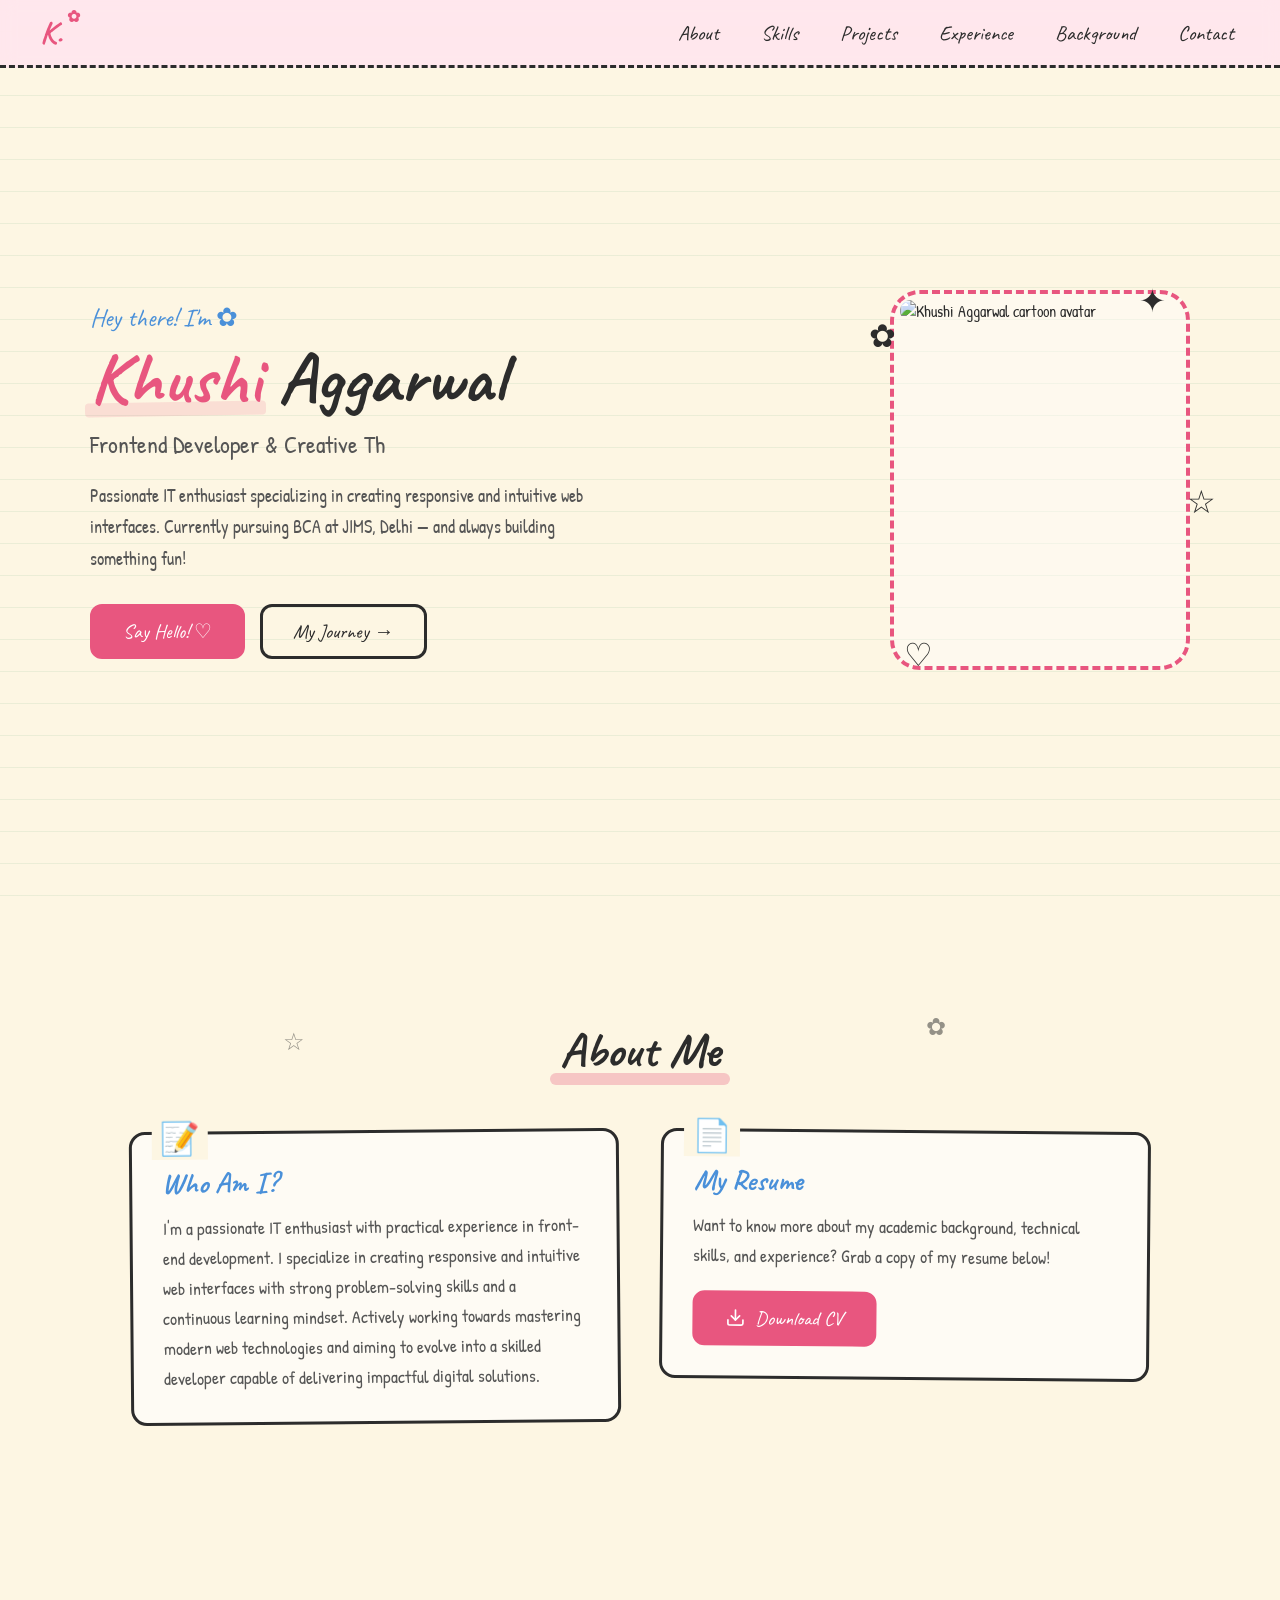
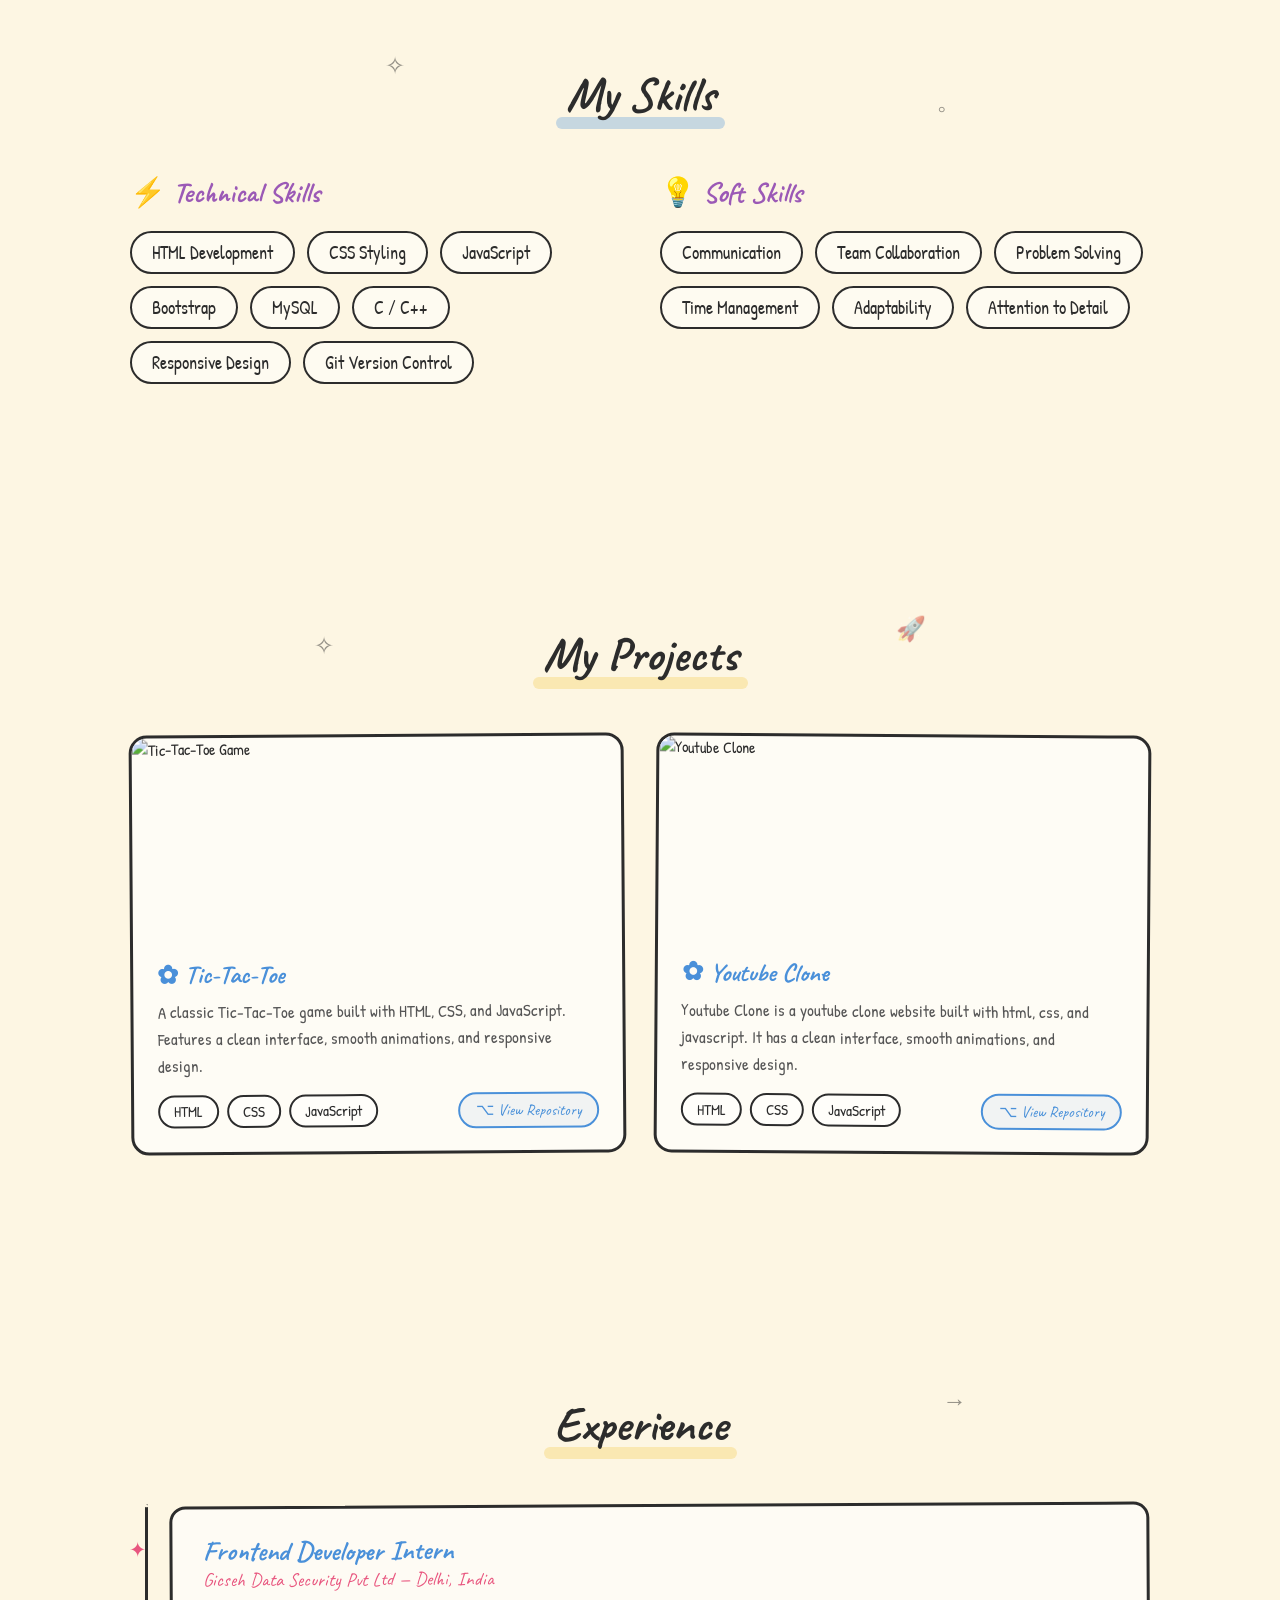
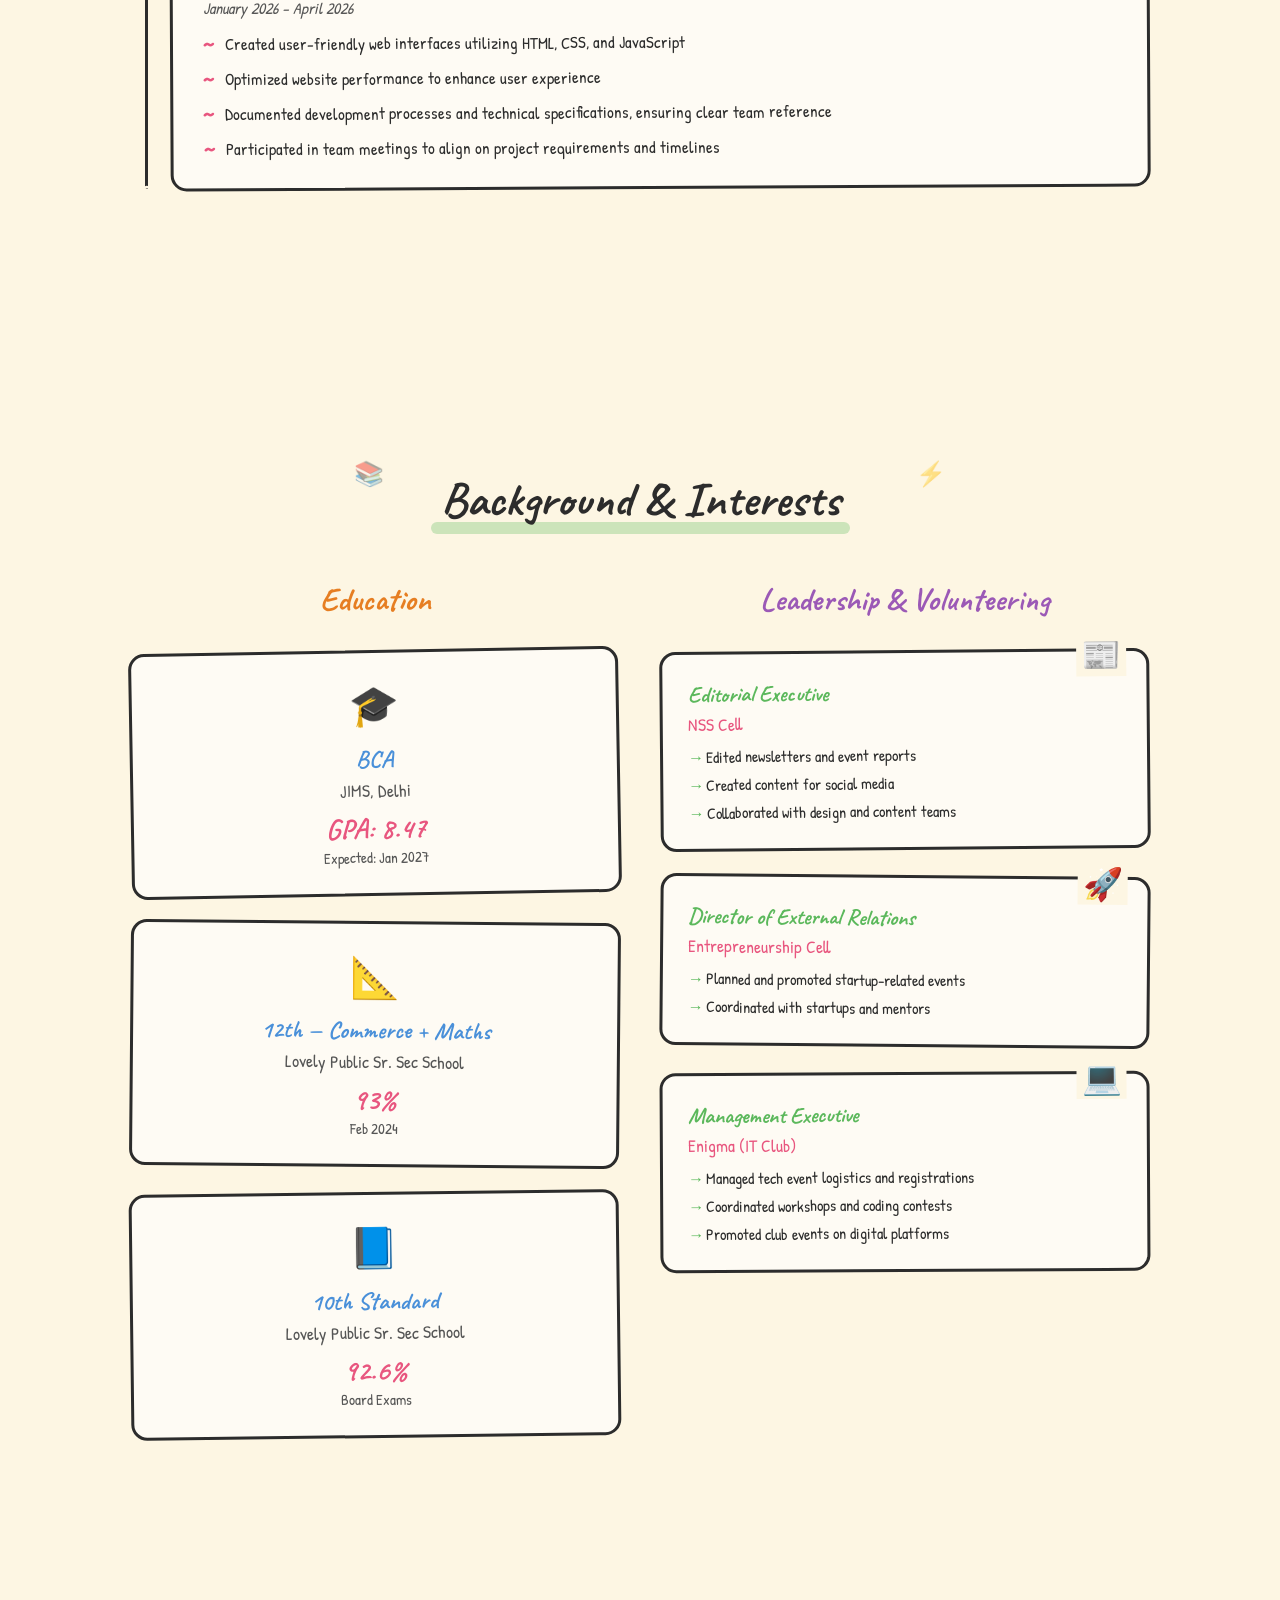
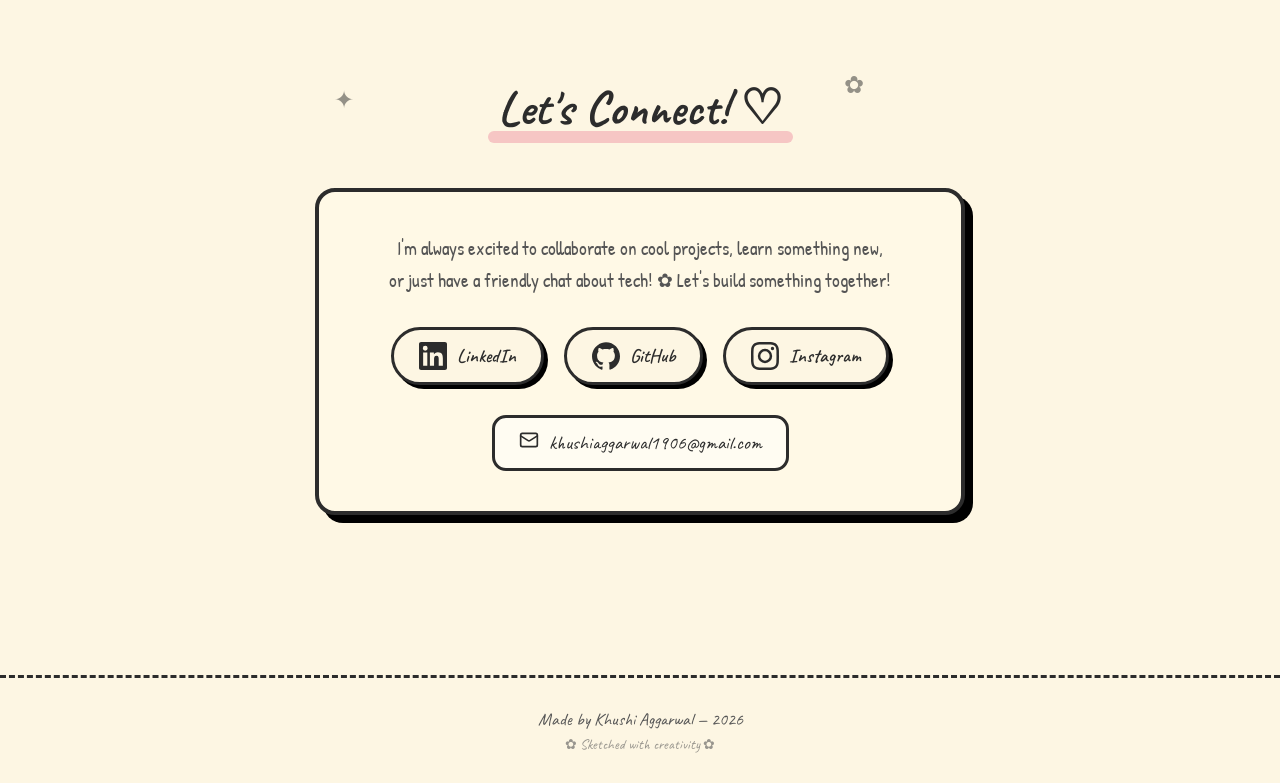
==== index.html @ f9627438 "Add files via upload" ====
<!DOCTYPE html>
<html lang="en">

<head>
  <meta charset="UTF-8" />
  <meta name="viewport" content="width=device-width, initial-scale=1.0" />
  <title>Khushi Aggarwal — Frontend Developer Portfolio</title>
  <meta name="description"
    content="Khushi Aggarwal's creative portfolio — Frontend Developer, BCA student, and passionate IT enthusiast from Delhi, India." />
  <link rel="stylesheet" href="style.css" />
  <link rel="icon"
    href="data:image/svg+xml,<svg xmlns='http://www.w3.org/2000/svg' viewBox='0 0 100 100'><text y='.9em' font-size='90'>✿</text></svg>" />
</head>

<body>

  <!-- Doodle Canvas for background animated SVG doodles -->
  <svg id="doodle-canvas"></svg>

  <!-- Main Content -->
  <div class="main-content">

    <!-- ===== NAVBAR ===== -->
    <nav class="navbar">
      <a href="#" class="nav-logo">K.</a>
      <ul class="nav-links">
        <li><a href="#about">About</a></li>
        <li><a href="#skills">Skills</a></li>
        <li><a href="#projects">Projects</a></li>
        <li><a href="#experience">Experience</a></li>
        <li><a href="#background">Background</a></li>
        <li><a href="#contact">Contact</a></li>
      </ul>
      <button class="hamburger" aria-label="Menu">
        <span></span><span></span><span></span>
      </button>
    </nav>

    <!-- ===== HERO ===== -->
    <section class="hero" id="home">
      <div class="hero-content">
        <div class="hero-text">
          <p class="hero-greeting">Hey there! I'm ✿</p>
          <h1 class="hero-name"><span class="highlight">Khushi</span> Aggarwal</h1>
          <p class="hero-title">
            <span class="typed" data-text="Frontend Developer & Creative Thinker ✦"></span>
          </p>
          <p class="hero-desc">
            Passionate IT enthusiast specializing in creating responsive and intuitive web interfaces. Currently
            pursuing BCA at JIMS, Delhi — and always building something fun!
          </p>
          <div class="hero-buttons">
            <a href="#contact" class="btn-sketch primary">Say Hello! ♡</a>
            <a href="#experience" class="btn-sketch">My Journey →</a>
          </div>
        </div>
        <div class="hero-avatar">
          <div class="avatar-frame">
            <img src="public/avatar.png" alt="Khushi Aggarwal cartoon avatar" />
            <span class="avatar-doodle">✦</span>
            <span class="avatar-doodle">♡</span>
            <span class="avatar-doodle">☆</span>
            <span class="avatar-doodle">✿</span>
          </div>
        </div>
      </div>
    </section>

    <!-- ===== ABOUT ===== -->
    <section class="section" id="about">
      <div class="section-header reveal">
        <h2 class="section-title pink">About Me</h2>
        <span class="section-doodle" style="top:-10px; right:20%;">✿</span>
        <span class="section-doodle" style="top:5px; left:15%;">☆</span>
      </div>
      <div class="about-grid reveal">
        <div class="sketch-card" data-doodle="📝">
          <h3 class="card-title">Who Am I?</h3>
          <p class="card-text">
            I'm a passionate IT enthusiast with practical experience in front-end development. I specialize in creating
            responsive and intuitive web interfaces with strong problem-solving skills and a continuous learning
            mindset. Actively working towards mastering modern web technologies and aiming to evolve into a skilled
            developer capable of delivering impactful digital solutions.
          </p>
        </div>
        <div class="sketch-card cv-card" data-doodle="📄">
          <h3 class="card-title">My Resume</h3>
          <p class="card-text">
            Want to know more about my academic background, technical skills, and experience? Grab a copy of my resume
            below!
          </p>
          <a href="public/KhushiResume.pdf" download class="btn-sketch primary"
            style="margin-top: 20px; display: inline-flex; align-items: center; gap: 10px;">
            <svg xmlns="http://www.w3.org/2000/svg" width="20" height="20" viewBox="0 0 24 24" fill="none"
              stroke="currentColor" stroke-width="2" stroke-linecap="round" stroke-linejoin="round">
              <path d="M21 15v4a2 2 0 0 1-2 2H5a2 2 0 0 1-2-2v-4"></path>
              <polyline points="7 10 12 15 17 10"></polyline>
              <line x1="12" y1="15" x2="12" y2="3"></line>
            </svg>
            Download CV
          </a>
        </div>
      </div>
    </section>

    <!-- ===== SKILLS ===== -->
    <section class="section" id="skills">
      <div class="section-header reveal">
        <h2 class="section-title blue">My Skills</h2>
        <span class="section-doodle" style="top:-15px; left:25%;">✧</span>
        <span class="section-doodle" style="bottom:0; right:20%;">◦</span>
      </div>
      <div class="skills-container reveal">
        <div class="skill-category">
          <h3>⚡ Technical Skills</h3>
          <div class="skill-tags">
            <span class="skill-tag stagger">HTML Development</span>
            <span class="skill-tag stagger">CSS Styling</span>
            <span class="skill-tag stagger">JavaScript</span>
            <span class="skill-tag stagger">Bootstrap</span>
            <span class="skill-tag stagger">MySQL</span>
            <span class="skill-tag stagger">C / C++</span>
            <span class="skill-tag stagger">Responsive Design</span>
            <span class="skill-tag stagger">Git Version Control</span>
          </div>
        </div>
        <div class="skill-category">
          <h3>💡 Soft Skills</h3>
          <div class="skill-tags">
            <span class="skill-tag stagger">Communication</span>
            <span class="skill-tag stagger">Team Collaboration</span>
            <span class="skill-tag stagger">Problem Solving</span>
            <span class="skill-tag stagger">Time Management</span>
            <span class="skill-tag stagger">Adaptability</span>
            <span class="skill-tag stagger">Attention to Detail</span>
          </div>
        </div>
      </div>
    </section>

    <!-- ===== PROJECTS ===== -->
    <section class="section" id="projects">
      <div class="section-header reveal">
        <h2 class="section-title yellow">My Projects</h2>
        <span class="section-doodle" style="top:-12px; right:22%;">🚀</span>
        <span class="section-doodle" style="top:5px; left:18%;">✧</span>
      </div>
      <div class="projects-grid reveal">

        <!-- Project 1: Tic-Tac-Toe Game -->
        <div class="project-card stagger" id="project-portfolio" data-url="https://khushi-p1.vercel.app"
          data-repo="https://github.com/KhushiAggarwal19/tic-tac-toe-game">
          <div class="project-image">
            <img src="public/proj1.png" alt="Tic-Tac-Toe Game" />
            <div class="project-overlay">
              <span class="project-view">Open Live Site ↗</span>
            </div>
          </div>
          <div class="project-info">
            <h3 class="project-title">✿ Tic-Tac-Toe</h3>
            <p class="project-desc">A classic Tic-Tac-Toe game built with HTML, CSS, and JavaScript. Features a clean
              interface, smooth animations, and responsive design.</p>
            <div class="project-footer">
              <div class="project-tags">
                <span class="project-tag">HTML</span>
                <span class="project-tag">CSS</span>
                <span class="project-tag">JavaScript</span>
              </div>
              <a href="https://github.com/KhushiAggarwal19/tic-tac-toe-game" target="_blank" rel="noopener noreferrer"
                class="project-repo-btn" onclick="event.stopPropagation()">
                ⌥ View Repository
              </a>
            </div>
          </div>
        </div>

        <!-- Project 2: Youtube Clone -->
        <div class="project-card stagger" id="project-result-system" data-url="https://khuship2-yt-clone.vercel.app/"
          data-repo="https://github.com/khushiaggarwal1906">
          <div class="project-image">
            <img src="public/proj2.png" alt="Youtube Clone" />
            <div class="project-overlay">
              <span class="project-view">Open Live Site ↗</span>
            </div>
          </div>
          <div class="project-info">
            <h3 class="project-title">✿ Youtube Clone</h3>
            <p class="project-desc">Youtube Clone is a youtube clone website built with html, css, and javascript. It
              has a clean interface, smooth animations, and responsive design.</p>
            <div class="project-footer">
              <div class="project-tags">
                <span class="project-tag">HTML</span>
                <span class="project-tag">CSS</span>
                <span class="project-tag">JavaScript</span>
              </div>
              <a href="https://github.com/KhushiAggarwal19/Youtube-clone" target="_blank" rel="noopener noreferrer"
                class="project-repo-btn" onclick="event.stopPropagation()">
                ⌥ View Repository
              </a>
            </div>
          </div>
        </div>
    </section>



    <!-- ===== EXPERIENCE ===== -->
    <section class="section" id="experience">
      <div class="section-header reveal">
        <h2 class="section-title yellow">Experience</h2>
        <span class="section-doodle" style="top:-10px; right:18%;">→</span>
      </div>
      <div class="timeline reveal">
        <div class="timeline-item stagger">
          <h3 class="timeline-role">Frontend Developer Intern</h3>
          <p class="timeline-company">Gicseh Data Security Pvt Ltd — Delhi, India</p>
          <p class="timeline-date">January 2026 – April 2026</p>
          <ul class="timeline-points">
            <li>Created user-friendly web interfaces utilizing HTML, CSS, and JavaScript</li>
            <li>Optimized website performance to enhance user experience</li>
            <li>Documented development processes and technical specifications, ensuring clear team reference</li>
            <li>Participated in team meetings to align on project requirements and timelines</li>
          </ul>
        </div>
      </div>
    </section>

    <!-- ===== BACKGROUND & INTERESTS ===== -->
    <section class="section" id="background">
      <div class="section-header reveal">
        <h2 class="section-title green">Background & Interests</h2>
        <span class="section-doodle" style="top:-12px; left:22%;">📚</span>
        <span class="section-doodle" style="top:-12px; right:20%;">⚡</span>
      </div>

      <div class="background-grid">
        <!-- Education -->
        <div class="background-group reveal">
          <h3
            style="font-family: var(--font-sketch); font-size: 2rem; color: var(--accent-orange); margin-bottom: 30px; text-align: center;">
            Education</h3>
          <div class="edu-cards">
            <div class="edu-card stagger">
              <div class="edu-icon">🎓</div>
              <h3 class="edu-degree">BCA</h3>
              <p class="edu-school">JIMS, Delhi</p>
              <p class="edu-score">GPA: 8.47</p>
              <p class="edu-year">Expected: Jan 2027</p>
            </div>
            <div class="edu-card stagger">
              <div class="edu-icon">📐</div>
              <h3 class="edu-degree">12th — Commerce + Maths</h3>
              <p class="edu-school">Lovely Public Sr. Sec School</p>
              <p class="edu-score">93%</p>
              <p class="edu-year">Feb 2024</p>
            </div>
            <div class="edu-card stagger">
              <div class="edu-icon">📘</div>
              <h3 class="edu-degree">10th Standard</h3>
              <p class="edu-school">Lovely Public Sr. Sec School</p>
              <p class="edu-score">92.6%</p>
              <p class="edu-year">Board Exams</p>
            </div>
          </div>
        </div>

        <!-- Leadership & Volunteering -->
        <div class="background-group reveal">
          <h3
            style="font-family: var(--font-sketch); font-size: 2rem; color: var(--accent-purple); margin-bottom: 30px; text-align: center;">
            Leadership & Volunteering</h3>
          <div class="volunteer-grid">
            <div class="volunteer-card stagger" data-icon="📰">
              <h3 class="volunteer-role">Editorial Executive</h3>
              <p class="volunteer-org">NSS Cell</p>
              <ul class="volunteer-tasks">
                <li>Edited newsletters and event reports</li>
                <li>Created content for social media</li>
                <li>Collaborated with design and content teams</li>
              </ul>
            </div>
            <div class="volunteer-card stagger" data-icon="🚀">
              <h3 class="volunteer-role">Director of External Relations</h3>
              <p class="volunteer-org">Entrepreneurship Cell</p>
              <ul class="volunteer-tasks">
                <li>Planned and promoted startup-related events</li>
                <li>Coordinated with startups and mentors</li>
              </ul>
            </div>
            <div class="volunteer-card stagger" data-icon="💻">
              <h3 class="volunteer-role">Management Executive</h3>
              <p class="volunteer-org">Enigma (IT Club)</p>
              <ul class="volunteer-tasks">
                <li>Managed tech event logistics and registrations</li>
                <li>Coordinated workshops and coding contests</li>
                <li>Promoted club events on digital platforms</li>
              </ul>
            </div>
          </div>
        </div>
      </div>
    </section>
    <!-- ===== CONTACT ===== -->
    <section class="section" id="contact">
      <div class="section-header reveal">
        <h2 class="section-title pink">Let's Connect! ♡</h2>
        <span class="section-doodle" style="top:-10px; right:28%;">✿</span>
        <span class="section-doodle" style="top:5px; left:20%;">✦</span>
      </div>
      <div class="contact-content reveal">
        <p class="contact-text">
          I'm always excited to collaborate on cool projects, learn something new,<br>or just have a friendly chat about
          tech! ✿ Let's build something together!
        </p>

        <!-- Social icon row -->
        <div class="social-row stagger">
          <a href="https://linkedin.com/in/khushiaggarwal19" target="_blank" rel="noopener noreferrer"
            class="social-btn linkedin" aria-label="LinkedIn">
            <svg xmlns="http://www.w3.org/2000/svg" viewBox="0 0 24 24" fill="currentColor" width="28" height="28">
              <path
                d="M20.447 20.452h-3.554v-5.569c0-1.328-.027-3.037-1.852-3.037-1.853 0-2.136 1.445-2.136 2.939v5.667H9.351V9h3.414v1.561h.046c.477-.9 1.637-1.85 3.37-1.85 3.601 0 4.267 2.37 4.267 5.455v6.286zM5.337 7.433a2.062 2.062 0 0 1-2.063-2.065 2.064 2.064 0 1 1 2.063 2.065zm1.782 13.019H3.555V9h3.564v11.452zM22.225 0H1.771C.792 0 0 .774 0 1.729v20.542C0 23.227.792 24 1.771 24h20.451C23.2 24 24 23.227 24 22.271V1.729C24 .774 23.2 0 22.222 0h.003z" />
            </svg>
            <span>LinkedIn</span>
          </a>
          <a href="https://github.com/khushiaggarwal19" target="_blank" rel="noopener noreferrer"
            class="social-btn github" aria-label="GitHub">
            <svg xmlns="http://www.w3.org/2000/svg" viewBox="0 0 24 24" fill="currentColor" width="28" height="28">
              <path
                d="M12 .297c-6.63 0-12 5.373-12 12 0 5.303 3.438 9.8 8.205 11.385.6.113.82-.258.82-.577 0-.285-.01-1.04-.015-2.04-3.338.724-4.042-1.61-4.042-1.61C4.422 18.07 3.633 17.7 3.633 17.7c-1.087-.744.084-.729.084-.729 1.205.084 1.838 1.236 1.838 1.236 1.07 1.835 2.809 1.305 3.495.998.108-.776.417-1.305.76-1.605-2.665-.3-5.466-1.332-5.466-5.93 0-1.31.465-2.38 1.235-3.22-.135-.303-.54-1.523.105-3.176 0 0 1.005-.322 3.3 1.23.96-.267 1.98-.399 3-.405 1.02.006 2.04.138 3 .405 2.28-1.552 3.285-1.23 3.285-1.23.645 1.653.24 2.873.12 3.176.765.84 1.23 1.91 1.23 3.22 0 4.61-2.805 5.625-5.475 5.92.42.36.81 1.096.81 2.22 0 1.606-.015 2.896-.015 3.286 0 .315.21.69.825.57C20.565 22.092 24 17.592 24 12.297c0-6.627-5.373-12-12-12" />
            </svg>
            <span>GitHub</span>
          </a>
          <a href="https://instagram.com/khushiaggarwal19" target="_blank" rel="noopener noreferrer"
            class="social-btn instagram" aria-label="Instagram">
            <svg xmlns="http://www.w3.org/2000/svg" viewBox="0 0 24 24" fill="currentColor" width="28" height="28">
              <path
                d="M12 2.163c3.204 0 3.584.012 4.85.07 3.252.148 4.771 1.691 4.919 4.919.058 1.265.069 1.645.069 4.849 0 3.205-.012 3.584-.069 4.849-.149 3.225-1.664 4.771-4.919 4.919-1.266.058-1.644.07-4.85.07-3.204 0-3.584-.012-4.849-.07-3.26-.149-4.771-1.699-4.919-4.92-.058-1.265-.07-1.644-.07-4.849 0-3.204.013-3.583.07-4.849.149-3.227 1.664-4.771 4.919-4.919 1.266-.057 1.645-.069 4.849-.069zM12 0C8.741 0 8.333.014 7.053.072 2.695.272.273 2.69.073 7.052.014 8.333 0 8.741 0 12c0 3.259.014 3.668.072 4.948.2 4.358 2.618 6.78 6.98 6.98C8.333 23.986 8.741 24 12 24c3.259 0 3.668-.014 4.948-.072 4.354-.2 6.782-2.618 6.979-6.98.059-1.28.073-1.689.073-4.948 0-3.259-.014-3.667-.072-4.947-.196-4.354-2.617-6.78-6.979-6.98C15.668.014 15.259 0 12 0zm0 5.838a6.162 6.162 0 1 0 0 12.324 6.162 6.162 0 0 0 0-12.324zM12 16a4 4 0 1 1 0-8 4 4 0 0 1 0 8zm6.406-11.845a1.44 1.44 0 1 0 0 2.881 1.44 1.44 0 0 0 0-2.881z" />
            </svg>
            <span>Instagram</span>
          </a>
        </div>

        <!-- Direct contact links -->
        <div class="contact-links">
          <a href="mailto:khushiaggarwal1906@gmail.com" class="contact-link stagger" id="contact-email">
            <span class="link-icon">
              <svg xmlns="http://www.w3.org/2000/svg" viewBox="0 0 24 24" fill="none" stroke="currentColor"
                stroke-width="2" stroke-linecap="round" stroke-linejoin="round" width="20" height="20">
                <rect x="2" y="4" width="20" height="16" rx="2" />
                <path d="m22 7-8.97 5.7a1.94 1.94 0 0 1-2.06 0L2 7" />
              </svg>
            </span>
            khushiaggarwal1906@gmail.com
          </a>

        </div>
      </div>
    </section>

    <!-- ===== FOOTER ===== -->
    <footer class="footer">
      <p>Made by Khushi Aggarwal — 2026</p>
      <p style="font-size:0.9rem; margin-top:5px; opacity:0.6;">✿ Sketched with creativity ✿</p>
    </footer>

  </div>

  <script src="script.js"></script>
</body>

</html>
---- style.css ----
/* ===== FONTS ===== */
@import url('https://fonts.googleapis.com/css2?family=Caveat:wght@400;500;600;700&family=Patrick+Hand&family=Inter:wght@300;400;500;600&display=swap');

/* ===== CSS VARIABLES ===== */
:root {
  --paper: #fdf6e3;
  --paper-lines: #c8dbbe;
  --ink: #2c2c2c;
  --ink-light: #555;
  --accent-pink: #e8567f;
  --accent-blue: #4a90d9;
  --accent-yellow: #f5c842;
  --accent-green: #5cb85c;
  --accent-purple: #9b59b6;
  --accent-orange: #e67e22;
  --sketch-border: 2px solid var(--ink);
  --font-sketch: 'Caveat', cursive;
  --font-hand: 'Patrick Hand', cursive;
  --font-clean: 'Inter', sans-serif;
}

/* ===== RESET ===== */
*, *::before, *::after { margin: 0; padding: 0; box-sizing: border-box; }
html { scroll-behavior: smooth; }

body {
  font-family: var(--font-hand);
  background-color: var(--paper);
  color: var(--ink);
  overflow-x: hidden;
  position: relative;
  cursor: url("public/cursor.png?v=3"), auto;
}

::selection {
  background: var(--accent-pink);
  color: white;
}

/* ===== NOTEBOOK BACKGROUND ===== */
body::before {
  content: '';
  position: fixed;
  top: 0; left: 0; right: 0; bottom: 0;
  background-image:
    repeating-linear-gradient(transparent, transparent 31px, var(--paper-lines) 31px, var(--paper-lines) 32px);
  opacity: 0.35;
  pointer-events: none;
  z-index: 0;
}

/* ===== DOODLE CANVAS ===== */
#doodle-canvas {
  position: fixed;
  top: 0; left: 0;
  width: 100%; height: 100%;
  pointer-events: none;
  z-index: 1;
}

/* ===== MAIN CONTENT ===== */
.main-content {
  position: relative;
  z-index: 2;
}

/* ===== NAVIGATION ===== */
.navbar {
  position: fixed;
  top: 0; left: 0; right: 0;
  background: rgba(255, 230, 238, 0.9); /* Cute pastel pink */
  backdrop-filter: blur(8px);
  z-index: 100;
  padding: 12px 40px;
  display: flex;
  justify-content: space-between;
  align-items: center;
  border-bottom: 3px solid var(--ink);
  border-bottom-style: dashed;
}

.nav-logo {
  font-family: var(--font-sketch);
  font-size: 2rem;
  font-weight: 700;
  color: var(--accent-pink);
  text-decoration: none;
  position: relative;
}

.nav-logo::after {
  content: '✿';
  font-size: 1rem;
  position: absolute;
  top: -5px; right: -18px;
  animation: spin-slow 4s linear infinite;
}

.nav-links {
  display: flex;
  gap: 30px;
  list-style: none;
}

.nav-links a {
  font-family: var(--font-sketch);
  font-size: 1.3rem;
  color: var(--ink);
  text-decoration: none;
  position: relative;
  transition: all 0.3s ease;
  z-index: 1;
  padding: 2px 6px;
}

.nav-links a::after {
  content: '';
  position: absolute;
  bottom: -2px; left: -4px;
  width: 0; 
  height: calc(100% + 4px);
  background: var(--accent-yellow);
  border-radius: 4px;
  transition: width 0.3s cubic-bezier(0.25, 1, 0.5, 1);
  z-index: -1;
  opacity: 0.4;
  transform: rotate(-1deg);
}

.nav-links a:hover {
  color: var(--ink);
  transform: translateY(-2px);
}

.nav-links a:hover::after { 
  width: 100%; 
}

.hamburger {
  display: none;
  flex-direction: column;
  gap: 5px;
  cursor: pointer;
  background: none;
  border: none;
}

.hamburger span {
  width: 28px; height: 3px;
  background: var(--ink);
  border-radius: 2px;
  transition: 0.3s;
}

/* ===== HERO SECTION ===== */
.hero {
  min-height: 100vh;
  display: flex;
  align-items: center;
  justify-content: center;
  padding: 120px 40px 60px;
  position: relative;
}

.hero-content {
  display: flex;
  align-items: center;
  gap: 60px;
  max-width: 1100px;
  width: 100%;
}

.hero-text { flex: 1; }

.hero-greeting {
  font-family: var(--font-sketch);
  font-size: 1.6rem;
  color: var(--accent-blue);
  margin-bottom: 5px;
  opacity: 0;
  animation: fadeSlideUp 0.6s 0.3s forwards;
}

.hero-name {
  font-family: var(--font-sketch);
  font-size: 4.5rem;
  font-weight: 700;
  line-height: 1.1;
  margin-bottom: 10px;
  opacity: 0;
  animation: fadeSlideUp 0.6s 0.5s forwards;
}

.hero-name .highlight {
  color: var(--accent-pink);
  position: relative;
  display: inline-block;
}

.hero-name .highlight::before {
  content: '';
  position: absolute;
  bottom: 2px; left: -5px; right: -5px;
  height: 14px;
  background: rgba(232, 86, 127, 0.15);
  border-radius: 4px;
  transform: rotate(-1deg);
  z-index: -1;
}

.hero-title {
  font-family: var(--font-hand);
  font-size: 1.5rem;
  color: var(--ink-light);
  margin-bottom: 20px;
  opacity: 0;
  animation: fadeSlideUp 0.6s 0.7s forwards;
}

.hero-desc {
  font-family: var(--font-hand);
  font-size: 1.15rem;
  color: var(--ink-light);
  line-height: 1.7;
  max-width: 500px;
  margin-bottom: 30px;
  opacity: 0;
  animation: fadeSlideUp 0.6s 0.9s forwards;
}

.hero-buttons {
  display: flex;
  gap: 15px;
  opacity: 0;
  animation: fadeSlideUp 0.6s 1.1s forwards;
}

.btn-sketch {
  font-family: var(--font-sketch);
  font-size: 1.25rem;
  padding: 12px 30px;
  border: 3px solid var(--ink);
  border-radius: 12px;
  cursor: pointer;
  transition: all 0.3s;
  text-decoration: none;
  display: inline-block;
  position: relative;
  background: transparent;
  color: var(--ink);
}

.btn-sketch:hover {
  transform: translate(-3px, -3px);
  box-shadow: 5px 5px 0 var(--ink);
}

.btn-sketch.primary {
  background: var(--accent-pink);
  color: white;
  border-color: var(--accent-pink);
}

.btn-sketch.primary:hover {
  box-shadow: 5px 5px 0 #c04468;
}

/* Hero avatar */
.hero-avatar {
  position: relative;
  flex-shrink: 0;
  opacity: 0;
  animation: fadeSlideUp 0.6s 0.5s forwards;
}

.avatar-frame {
  width: 300px;
  height: 380px;
  border-radius: 30px;
  border: 4px dashed var(--accent-pink);
  padding: 6px;
  position: relative;
  animation: wobble 5s ease-in-out infinite;
  background: rgba(255,255,255,0.4);
}

.avatar-frame img {
  width: 100%;
  height: 100%;
  border-radius: 24px;
  object-fit: contain;
  object-position: center top;
}

.avatar-doodle {
  position: absolute;
  font-size: 2rem;
  animation: float 3s ease-in-out infinite;
}

.avatar-doodle:nth-child(2) { top: -15px; right: 20px; animation-delay: 0s; }
.avatar-doodle:nth-child(3) { bottom: -10px; left: 10px; animation-delay: 0.5s; }
.avatar-doodle:nth-child(4) { top: 50%; right: -30px; animation-delay: 1s; }
.avatar-doodle:nth-child(5) { top: 20px; left: -25px; animation-delay: 1.5s; }

/* ===== SECTION COMMON ===== */
.background-grid {
  display: grid;
  grid-template-columns: 1fr 1fr;
  gap: 40px;
  align-items: start;
}

.section {
  padding: 120px 40px;
  max-width: 1100px;
  margin: 0 auto;
  position: relative;
}

.section-header {
  text-align: center;
  margin-bottom: 50px;
  position: relative;
}

.section-title {
  font-family: var(--font-sketch);
  font-size: 3rem;
  font-weight: 700;
  display: inline-block;
  position: relative;
}

.section-title::after {
  content: '';
  position: absolute;
  bottom: -5px; left: -10px; right: -10px;
  height: 12px;
  border-radius: 6px;
  z-index: -1;
  opacity: 0.3;
}

.section-title.pink::after { background: var(--accent-pink); }
.section-title.blue::after { background: var(--accent-blue); }
.section-title.yellow::after { background: var(--accent-yellow); }
.section-title.green::after { background: var(--accent-green); }
.section-title.purple::after { background: var(--accent-purple); }
.section-title.orange::after { background: var(--accent-orange); }

.section-doodle {
  position: absolute;
  font-size: 1.5rem;
  opacity: 0.5;
  animation: float 4s ease-in-out infinite;
}

/* ===== ABOUT SECTION ===== */
.about-grid {
  display: grid;
  grid-template-columns: 1fr 1fr;
  gap: 40px;
  align-items: start;
}

.sketch-card {
  background: rgba(255, 255, 255, 0.6);
  border: 3px solid var(--ink);
  border-radius: 16px;
  padding: 30px;
  position: relative;
  transition: transform 0.3s, box-shadow 0.3s;
  transform: rotate(-0.5deg);
}

.sketch-card:nth-child(even) { transform: rotate(0.5deg); }
.sketch-card:hover {
  transform: rotate(0deg) translateY(-5px);
  box-shadow: 6px 6px 0 var(--ink);
}

.sketch-card::before {
  content: attr(data-doodle);
  position: absolute;
  top: -18px; left: 20px;
  font-size: 2rem;
  background: var(--paper);
  padding: 0 8px;
}

.card-title {
  font-family: var(--font-sketch);
  font-size: 1.8rem;
  font-weight: 700;
  margin-bottom: 12px;
  color: var(--accent-blue);
}

.card-text {
  font-size: 1.1rem;
  line-height: 1.7;
  color: var(--ink-light);
}

.info-list {
  list-style: none;
  display: flex;
  flex-direction: column;
  gap: 12px;
}

.info-list li {
  font-size: 1.1rem;
  display: flex;
  align-items: center;
  gap: 10px;
}

.info-list li .label {
  font-family: var(--font-sketch);
  font-weight: 600;
  font-size: 1.2rem;
  color: var(--accent-pink);
  min-width: 120px;
}

/* ===== SKILLS SECTION ===== */
.skills-container {
  display: grid;
  grid-template-columns: 1fr 1fr;
  gap: 40px;
}

.skill-category h3 {
  font-family: var(--font-sketch);
  font-size: 1.8rem;
  margin-bottom: 20px;
  color: var(--accent-purple);
}

.skill-tags {
  display: flex;
  flex-wrap: wrap;
  gap: 12px;
}

.skill-tag {
  font-family: var(--font-hand);
  font-size: 1.1rem;
  padding: 8px 20px;
  border: 2px solid var(--ink);
  border-radius: 30px;
  background: rgba(255,255,255,0.5);
  cursor: default;
  transition: all 0.3s;
  position: relative;
  overflow: hidden;
}

.skill-tag::before {
  content: '';
  position: absolute;
  top: 0; left: -100%;
  width: 100%; height: 100%;
  border-radius: 30px;
  transition: left 0.4s;
  z-index: -1;
}

.skill-tag:nth-child(1)::before { background: rgba(232,86,127,0.15); }
.skill-tag:nth-child(2)::before { background: rgba(74,144,217,0.15); }
.skill-tag:nth-child(3)::before { background: rgba(245,200,66,0.15); }
.skill-tag:nth-child(4)::before { background: rgba(92,184,92,0.15); }
.skill-tag:nth-child(5)::before { background: rgba(155,89,182,0.15); }
.skill-tag:nth-child(6)::before { background: rgba(230,126,34,0.15); }
.skill-tag:nth-child(7)::before { background: rgba(232,86,127,0.15); }
.skill-tag:nth-child(8)::before { background: rgba(74,144,217,0.15); }

.skill-tag:hover::before { left: 0; }
.skill-tag:hover {
  transform: translateY(-3px) rotate(-2deg);
  box-shadow: 3px 3px 0 var(--ink);
}

/* ===== PROJECTS SECTION ===== */
.projects-grid {
  display: grid;
  grid-template-columns: repeat(2, 1fr);
  gap: 30px;
}

.project-card {
  display: block;
  text-decoration: none;
  color: inherit;
  background: rgba(255, 255, 255, 0.65);
  border: 3px solid var(--ink);
  border-radius: 18px;
  overflow: hidden;
  transition: transform 0.3s, box-shadow 0.3s;
  transform: rotate(-0.4deg);
  position: relative;
}

.project-card:nth-child(even) { transform: rotate(0.4deg); }

.project-card:hover {
  transform: rotate(0deg) translateY(-6px);
  box-shadow: 7px 7px 0 var(--ink);
}

.project-image {
  position: relative;
  overflow: hidden;
  height: 200px;
}

.project-image img {
  width: 100%;
  height: 100%;
  object-fit: cover;
  transition: transform 0.4s ease;
}

.project-card:hover .project-image img {
  transform: scale(1.06);
}

.project-overlay {
  position: absolute;
  inset: 0;
  background: rgba(232, 86, 127, 0.82);
  display: flex;
  align-items: center;
  justify-content: center;
  opacity: 0;
  transition: opacity 0.35s ease;
}

.project-card:hover .project-overlay {
  opacity: 1;
}

.project-view {
  font-family: var(--font-sketch);
  font-size: 1.4rem;
  color: white;
  letter-spacing: 0.5px;
}

.project-info {
  padding: 20px 24px 22px;
}

.project-title {
  font-family: var(--font-sketch);
  font-size: 1.6rem;
  font-weight: 700;
  color: var(--accent-blue);
  margin-bottom: 8px;
}

.project-desc {
  font-family: var(--font-hand);
  font-size: 1.05rem;
  color: var(--ink-light);
  line-height: 1.6;
  margin-bottom: 14px;
}

.project-footer {
  display: flex;
  align-items: center;
  justify-content: space-between;
  gap: 12px;
  flex-wrap: wrap;
}

.project-tags {
  display: flex;
  flex-wrap: wrap;
  gap: 8px;
}

.project-tag {
  font-family: var(--font-hand);
  font-size: 0.95rem;
  padding: 4px 14px;
  border: 2px solid var(--ink);
  border-radius: 20px;
  background: rgba(255, 255, 255, 0.5);
  color: var(--ink);
  transition: background 0.3s;
}

.project-card:hover .project-tag {
  background: rgba(232, 86, 127, 0.1);
  border-color: var(--accent-pink);
}

.project-repo-btn {
  font-family: var(--font-sketch);
  font-size: 1rem;
  padding: 6px 16px;
  border: 2.5px solid var(--accent-blue);
  border-radius: 20px;
  background: rgba(74, 144, 217, 0.08);
  color: var(--accent-blue);
  text-decoration: none;
  white-space: nowrap;
  flex-shrink: 0;
  transition: background 0.25s, color 0.25s, transform 0.2s, box-shadow 0.2s;
  position: relative;
  z-index: 2;
}

.project-repo-btn:hover {
  background: var(--accent-blue);
  color: #fff;
  transform: translateY(-2px);
  box-shadow: 3px 3px 0 #2c6fad;
}

/* ===== EXPERIENCE SECTION ===== */

.timeline {
  position: relative;
  padding-left: 40px;
}

.timeline::before {
  content: '';
  position: absolute;
  left: 15px; top: 0; bottom: 0;
  width: 3px;
  background: var(--ink);
  border-radius: 2px;
  border-left: 3px dashed var(--ink);
  background: none;
}

.timeline-item {
  position: relative;
  margin-bottom: 40px;
  padding: 25px 30px;
  background: rgba(255,255,255,0.6);
  border: 3px solid var(--ink);
  border-radius: 16px;
  transform: rotate(-0.3deg);
  transition: all 0.3s;
}

.timeline-item:hover {
  transform: rotate(0deg) translateX(5px);
  box-shadow: 5px 5px 0 var(--ink);
}

.timeline-item::before {
  content: '✦';
  position: absolute;
  left: -44px; top: 25px;
  font-size: 1.3rem;
  color: var(--accent-pink);
}

.timeline-role {
  font-family: var(--font-sketch);
  font-size: 1.7rem;
  font-weight: 700;
  color: var(--accent-blue);
}

.timeline-company {
  font-family: var(--font-sketch);
  font-size: 1.2rem;
  color: var(--accent-pink);
  margin-bottom: 5px;
}

.timeline-date {
  font-family: var(--font-hand);
  font-size: 1rem;
  color: var(--ink-light);
  margin-bottom: 12px;
  font-style: italic;
}

.timeline-points {
  list-style: none;
  display: flex;
  flex-direction: column;
  gap: 8px;
}

.timeline-points li {
  font-size: 1.05rem;
  padding-left: 22px;
  position: relative;
  line-height: 1.6;
}

.timeline-points li::before {
  content: '~';
  position: absolute;
  left: 0;
  color: var(--accent-pink);
  font-weight: 700;
  font-size: 1.3rem;
}

/* ===== EDUCATION SECTION ===== */
.edu-cards {
  display: grid;
  grid-template-columns: 1fr;
  gap: 25px;
}

.edu-card {
  background: rgba(255,255,255,0.6);
  border: 3px solid var(--ink);
  border-radius: 16px;
  padding: 25px;
  text-align: center;
  transition: all 0.3s;
  position: relative;
}

.edu-card:nth-child(1) { transform: rotate(-1deg); }
.edu-card:nth-child(2) { transform: rotate(0.5deg); }
.edu-card:nth-child(3) { transform: rotate(-0.7deg); }

.edu-card:hover {
  transform: rotate(0deg) translateY(-8px);
  box-shadow: 6px 6px 0 var(--ink);
}

.edu-icon {
  font-size: 2.5rem;
  margin-bottom: 12px;
}

.edu-degree {
  font-family: var(--font-sketch);
  font-size: 1.5rem;
  font-weight: 700;
  color: var(--accent-blue);
  margin-bottom: 5px;
}

.edu-school {
  font-family: var(--font-hand);
  font-size: 1.1rem;
  color: var(--ink-light);
  margin-bottom: 8px;
}

.edu-score {
  font-family: var(--font-sketch);
  font-size: 1.8rem;
  font-weight: 700;
  color: var(--accent-pink);
}

.edu-year {
  font-size: 0.95rem;
  color: var(--ink-light);
}

/* ===== CERTIFICATIONS ===== */
.cert-list {
  display: flex;
  flex-direction: column;
  gap: 20px;
}

.cert-item {
  display: flex;
  align-items: flex-start;
  gap: 20px;
  padding: 20px 25px;
  background: rgba(255,255,255,0.6);
  border: 3px solid var(--ink);
  border-radius: 16px;
  transition: all 0.3s;
  transform: rotate(0.2deg);
}

.cert-item:nth-child(even) { transform: rotate(-0.3deg); }

.cert-item:hover {
  transform: rotate(0deg) translateX(5px);
  box-shadow: 5px 5px 0 var(--ink);
}

.cert-icon {
  font-size: 2rem;
  flex-shrink: 0;
}

.cert-name {
  font-family: var(--font-sketch);
  font-size: 1.4rem;
  font-weight: 600;
  color: var(--accent-purple);
}

.cert-issuer {
  font-family: var(--font-hand);
  font-size: 1rem;
  color: var(--ink-light);
}

/* ===== VOLUNTEERING ===== */
.volunteer-grid {
  display: grid;
  grid-template-columns: 1fr;
  gap: 25px;
}

.volunteer-card {
  background: rgba(255,255,255,0.6);
  border: 3px solid var(--ink);
  border-radius: 16px;
  padding: 25px;
  transition: all 0.3s;
  transform: rotate(-0.5deg);
  position: relative;
}

.volunteer-card:nth-child(2) { transform: rotate(0.5deg); }
.volunteer-card:nth-child(3) { transform: rotate(-0.3deg); }

.volunteer-card:hover {
  transform: rotate(0deg) translateY(-5px);
  box-shadow: 5px 5px 0 var(--ink);
}

.volunteer-card::before {
  content: attr(data-icon);
  position: absolute;
  top: -18px; right: 20px;
  font-size: 2rem;
  background: var(--paper);
  padding: 0 5px;
}

.volunteer-role {
  font-family: var(--font-sketch);
  font-size: 1.4rem;
  font-weight: 700;
  color: var(--accent-green);
  margin-bottom: 4px;
}

.volunteer-org {
  font-family: var(--font-hand);
  font-size: 1.1rem;
  color: var(--accent-pink);
  margin-bottom: 10px;
}

.volunteer-tasks {
  list-style: none;
  display: flex;
  flex-direction: column;
  gap: 6px;
}

.volunteer-tasks li {
  font-size: 1rem;
  padding-left: 18px;
  position: relative;
}

.volunteer-tasks li::before {
  content: '→';
  position: absolute;
  left: 0;
  color: var(--accent-green);
}

/* ===== HOBBIES ===== */
.hobbies-flex {
  display: flex;
  flex-wrap: wrap;
  gap: 20px;
  justify-content: center;
}

.hobby-bubble {
  display: flex;
  align-items: center;
  gap: 10px;
  padding: 15px 28px;
  border: 3px solid var(--ink);
  border-radius: 50px;
  background: rgba(255,255,255,0.5);
  font-family: var(--font-sketch);
  font-size: 1.25rem;
}

/* ===== SOCIAL BUTTONS ===== */
.social-row {
  display: flex;
  justify-content: center;
  gap: 20px;
  margin: 30px 0;
}

.social-btn {
  display: flex;
  align-items: center;
  gap: 10px;
  padding: 12px 25px;
  border: 3px solid var(--ink);
  border-radius: 30px;
  background: var(--paper);
  color: var(--ink);
  text-decoration: none;
  font-family: var(--font-sketch);
  font-size: 1.2rem;
  font-weight: 600;
  transition: all 0.3s ease;
  box-shadow: 4px 4px 0px rgba(0,0,0,1);
}

.social-btn:hover {
  transform: translate(-3px, -3px);
  box-shadow: 7px 7px 0px rgba(0,0,0,1);
}

.social-btn.linkedin:hover { background: #E1F0FF; border-color: #0A66C2; color: #0A66C2; }
.social-btn.github:hover { background: #EBEBEB; }
.social-btn.instagram:hover { background: #FFE1EB; border-color: #E1306C; color: #E1306C; }
  cursor: default;
  transition: all 0.3s;
}

.hobby-bubble:hover {
  transform: scale(1.08) rotate(-2deg);
  box-shadow: 4px 4px 0 var(--ink);
}

.hobby-bubble:nth-child(1) { border-color: var(--accent-pink); }
.hobby-bubble:nth-child(2) { border-color: var(--accent-blue); }
.hobby-bubble:nth-child(3) { border-color: var(--accent-yellow); }
.hobby-bubble:nth-child(4) { border-color: var(--accent-green); }

.hobby-icon { font-size: 1.5rem; }

/* ===== CONTACT SECTION ===== */
.contact-content {
  text-align: center;
  max-width: 650px;
  margin: 0 auto;
  background: #fff9e6; /* Cute soft yellow */
  border: 4px solid var(--ink);
  border-radius: 20px;
  padding: 40px;
  box-shadow: 8px 8px 0px rgba(0,0,0,1);
  transform: rotate(-1deg);
  transition: all 0.3s ease;
}

.contact-content:hover {
  transform: rotate(0deg) scale(1.02);
  box-shadow: 12px 12px 0px rgba(0,0,0,1);
}

.contact-text {
  font-family: var(--font-hand);
  font-size: 1.2rem;
  color: var(--ink-light);
  margin-bottom: 30px;
  line-height: 1.7;
}

.contact-links {
  display: flex;
  flex-wrap: wrap;
  gap: 15px;
  justify-content: center;
}

.contact-link {
  display: flex;
  align-items: center;
  gap: 10px;
  padding: 12px 24px;
  border: 3px solid var(--ink);
  border-radius: 14px;
  text-decoration: none;
  color: var(--ink);
  font-family: var(--font-sketch);
  font-size: 1.2rem;
  transition: all 0.3s;
  background: rgba(255,255,255,0.5);
}

.contact-link:hover {
  transform: translateY(-3px);
  box-shadow: 4px 4px 0 var(--ink);
  color: var(--accent-pink);
}

.contact-link .link-icon { font-size: 1.3rem; }

/* ===== FOOTER ===== */
.footer {
  text-align: center;
  padding: 30px;
  border-top: 3px dashed var(--ink);
  margin-top: 40px;
  font-family: var(--font-sketch);
  font-size: 1.1rem;
  color: var(--ink-light);
}

.footer .heart { color: var(--accent-pink); display: inline-block; animation: heartbeat 1s ease-in-out infinite; }

/* ===== SCROLL REVEAL ===== */
.reveal {
  opacity: 0;
  transform: translateY(40px);
  transition: opacity 0.7s ease, transform 0.7s ease;
}

.reveal.visible {
  opacity: 1;
  transform: translateY(0);
}

/* ===== ANIMATIONS ===== */
@keyframes fadeSlideUp {
  from { opacity: 0; transform: translateY(30px); }
  to { opacity: 1; transform: translateY(0); }
}

@keyframes float {
  0%, 100% { transform: translateY(0); }
  50% { transform: translateY(-12px); }
}

@keyframes wobble {
  0%, 100% { transform: rotate(0deg); }
  25% { transform: rotate(2deg); }
  75% { transform: rotate(-2deg); }
}

@keyframes spin-slow {
  from { transform: rotate(0deg); }
  to { transform: rotate(360deg); }
}

@keyframes heartbeat {
  0%, 100% { transform: scale(1); }
  50% { transform: scale(1.2); }
}

@keyframes dash-draw {
  to { stroke-dashoffset: 0; }
}

@keyframes doodle-appear {
  from { opacity: 0; transform: scale(0.5) rotate(-20deg); }
  to { opacity: 0.18; transform: scale(1) rotate(0deg); }
}

/* ===== RESPONSIVE ===== */
@media (max-width: 900px) {
  .hero-content { flex-direction: column-reverse; text-align: center; gap: 30px; }
  .hero-name { font-size: 3rem; }
  .hero-desc { margin: 0 auto 25px; }
  .hero-buttons { justify-content: center; }
  .avatar-frame { width: 200px; height: 260px; }
  .about-grid { grid-template-columns: 1fr; }
  .skills-container { grid-template-columns: 1fr; }
  .projects-grid { grid-template-columns: 1fr; }
  .background-grid { grid-template-columns: 1fr; }
  .section { padding: 90px 20px; }
}

@media (max-width: 600px) {
  .navbar { padding: 12px 20px; }
  .nav-links {
    position: fixed;
    top: 60px; left: 0; right: 0;
    background: rgba(253,246,227,0.97);
    flex-direction: column;
    align-items: center;
    padding: 20px;
    gap: 18px;
    border-bottom: 3px dashed var(--ink);
    transform: translateY(-120%);
    transition: transform 0.4s ease;
  }
  .nav-links.open { transform: translateY(0); }
  .hamburger { display: flex; }
  .hero { padding: 100px 20px 40px; }
  .hero-name { font-size: 2.5rem; }
  .contact-links { flex-direction: column; align-items: center; }
}
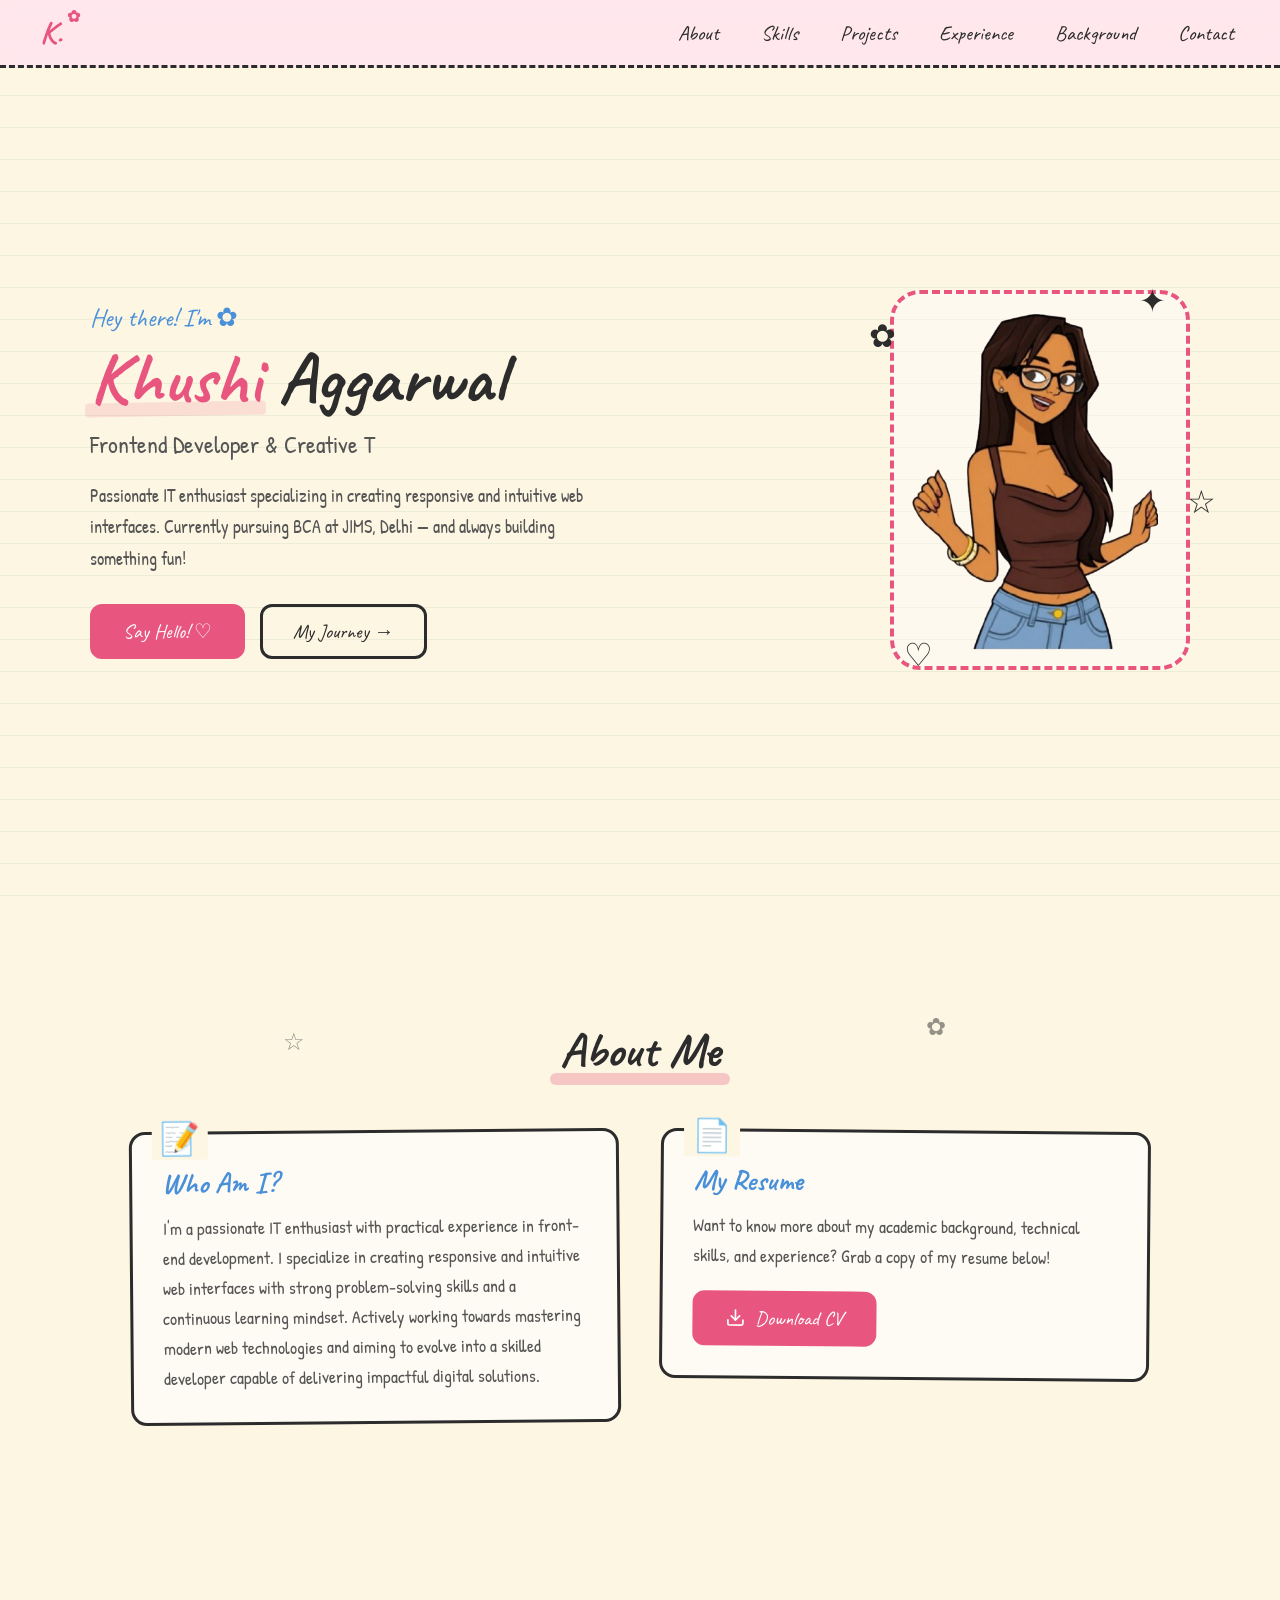
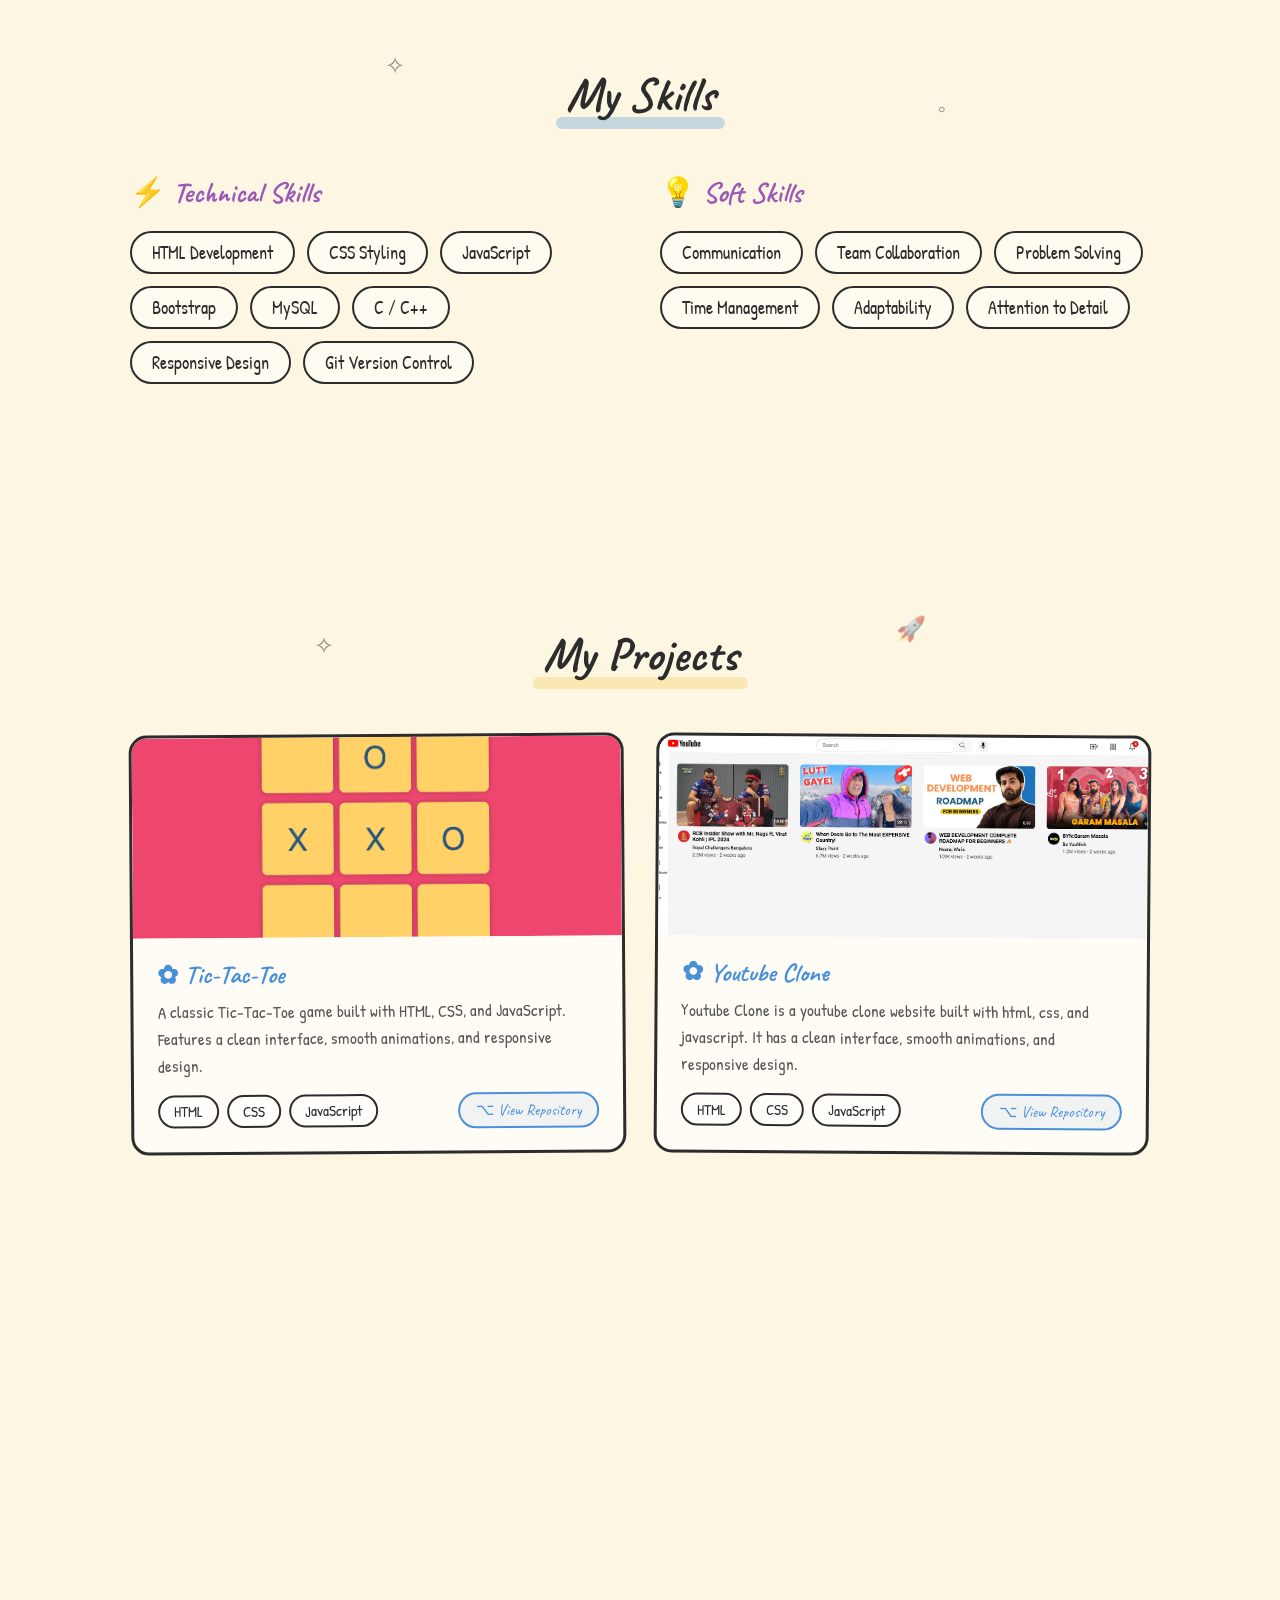
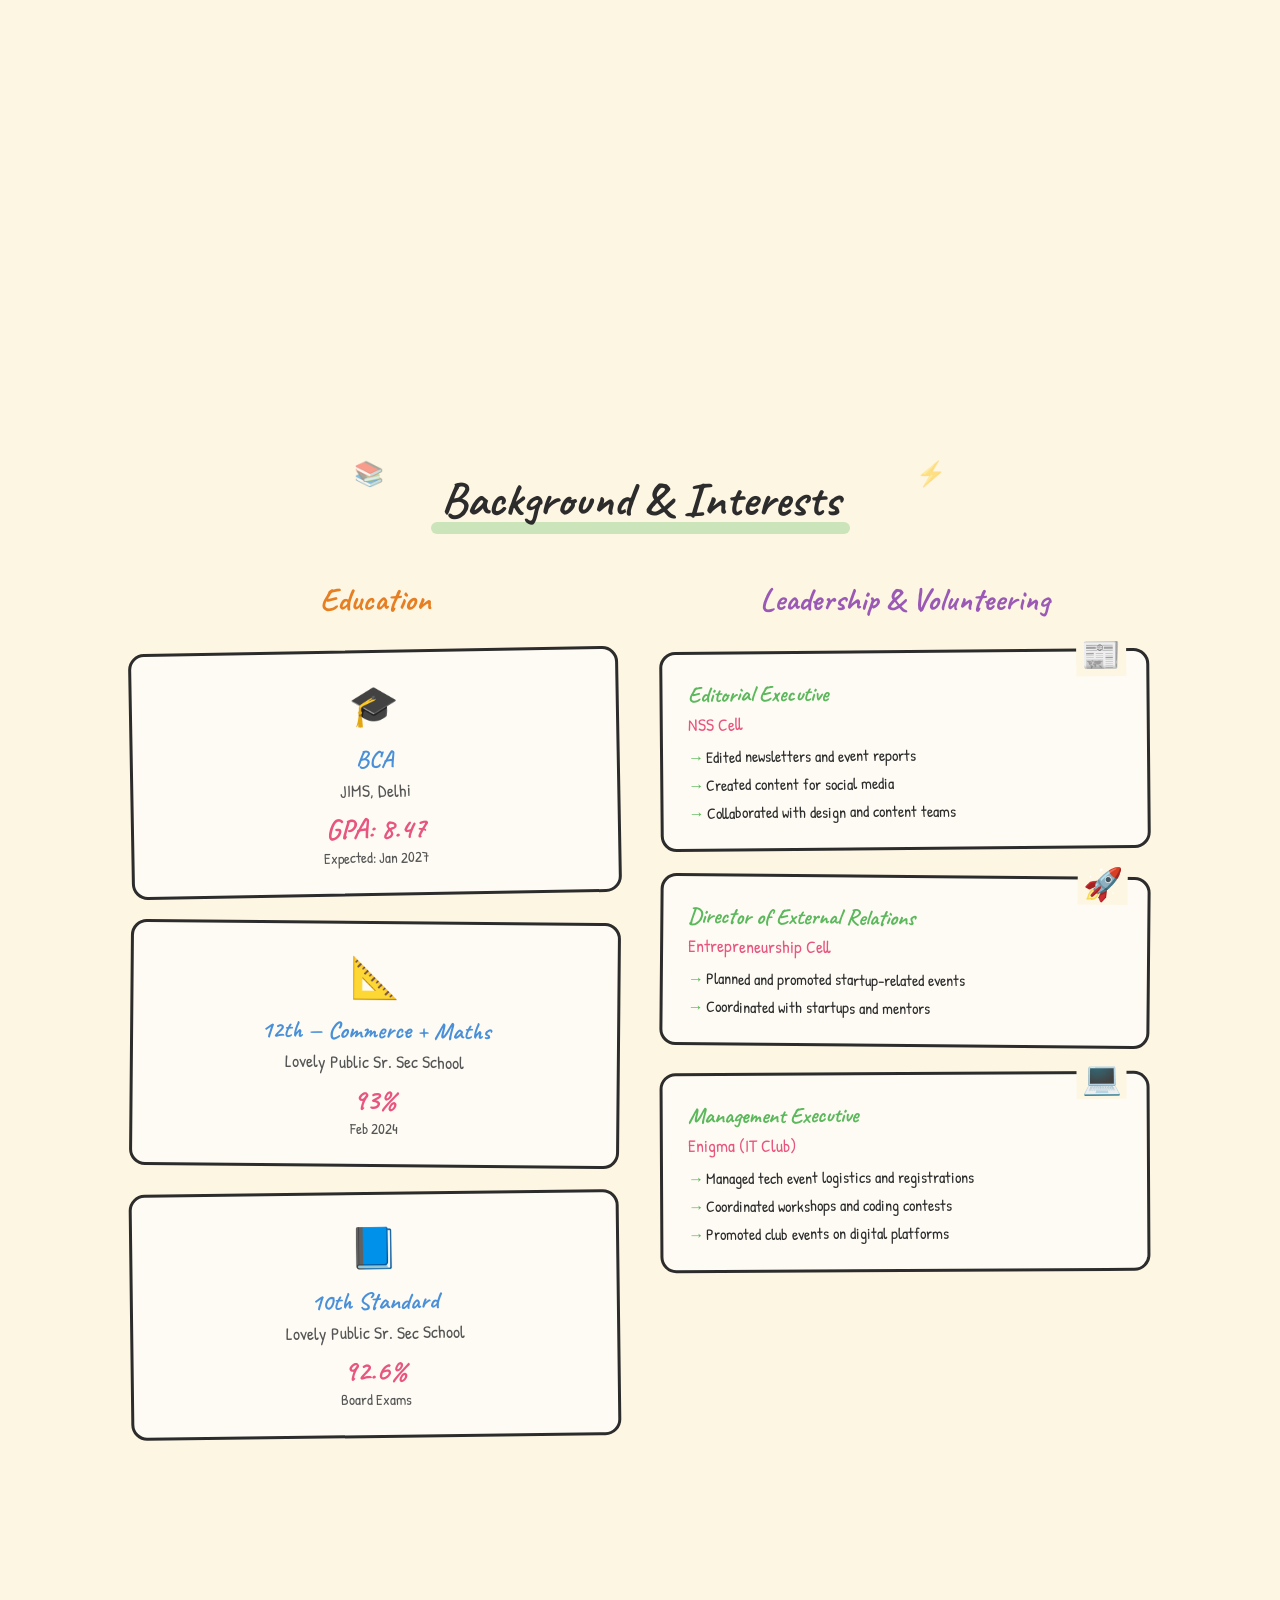
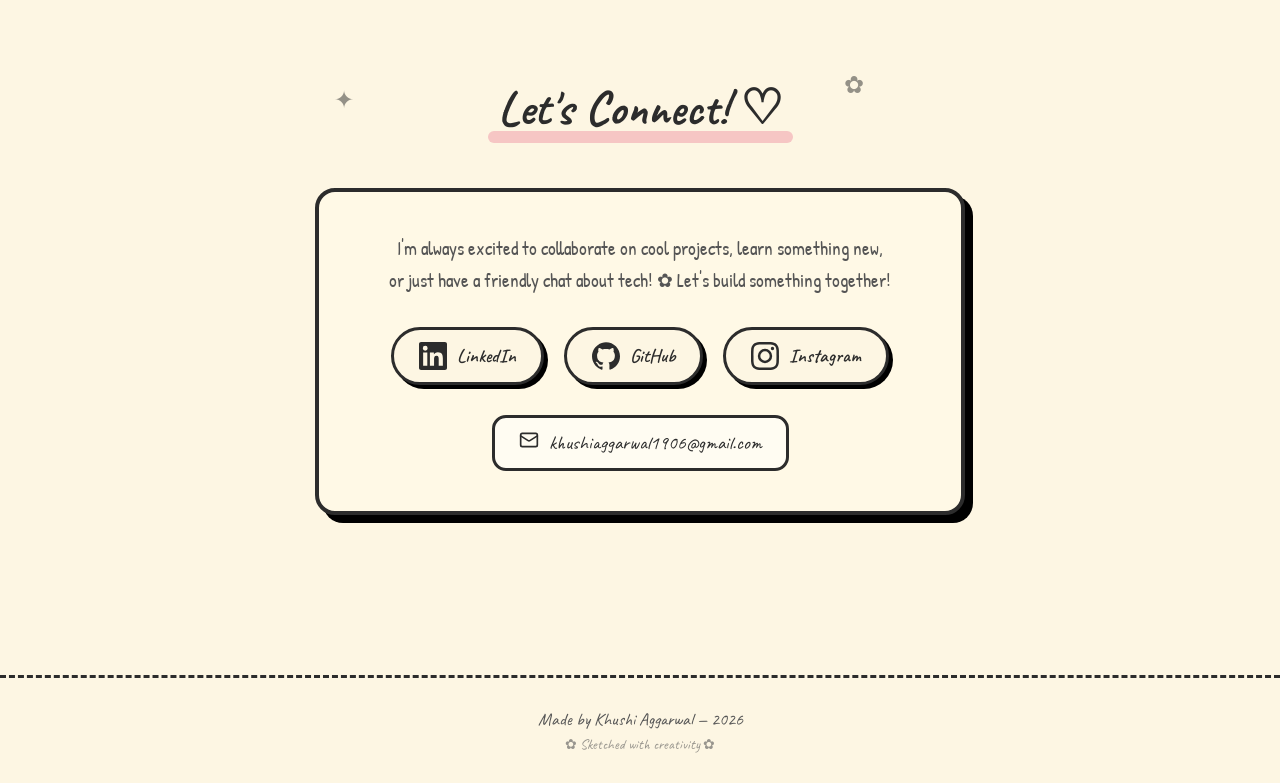
==== commit 724abc1d: "Update index.html" ====
--- a/index.html
+++ b/index.html
@@ -2,14 +2,14 @@
 <html lang="en">
 
 <head>
-  <meta charset="UTF-8" />
-  <meta name="viewport" content="width=device-width, initial-scale=1.0" />
+  <meta charset="UTF-8">
+  <meta name="viewport" content="width=device-width, initial-scale=1.0">
   <title>Khushi Aggarwal — Frontend Developer Portfolio</title>
   <meta name="description"
-    content="Khushi Aggarwal's creative portfolio — Frontend Developer, BCA student, and passionate IT enthusiast from Delhi, India." />
-  <link rel="stylesheet" href="style.css" />
+    content="Khushi Aggarwal's creative portfolio — Frontend Developer, BCA student, and passionate IT enthusiast from Delhi, India.">
+  <link rel="stylesheet" href="style.css">
   <link rel="icon"
-    href="data:image/svg+xml,<svg xmlns='http://www.w3.org/2000/svg' viewBox='0 0 100 100'><text y='.9em' font-size='90'>✿</text></svg>" />
+    href="data:image/svg+xml,%3Csvg xmlns='http://www.w3.org/2000/svg' viewBox='0 0 100 100'%3E%3Ctext y='.9em' font-size='90'%3E✿%3C/text%3E%3C/svg%3E">
 </head>
 
 <body>
@@ -56,7 +56,7 @@
         </div>
         <div class="hero-avatar">
           <div class="avatar-frame">
-            <img src="public/avatar.png" alt="Khushi Aggarwal cartoon avatar" />
+            <img src="public/avatar.png" alt="Khushi Aggarwal cartoon avatar">
             <span class="avatar-doodle">✦</span>
             <span class="avatar-doodle">♡</span>
             <span class="avatar-doodle">☆</span>
@@ -151,7 +151,7 @@
         <div class="project-card stagger" id="project-portfolio" data-url="https://khushi-p1.vercel.app"
           data-repo="https://github.com/KhushiAggarwal19/tic-tac-toe-game">
           <div class="project-image">
-            <img src="public/proj1.png" alt="Tic-Tac-Toe Game" />
+            <img src="public/proj1.png" alt="Tic-Tac-Toe Game">
             <div class="project-overlay">
               <span class="project-view">Open Live Site ↗</span>
             </div>
@@ -178,7 +178,7 @@
         <div class="project-card stagger" id="project-result-system" data-url="https://khuship2-yt-clone.vercel.app/"
           data-repo="https://github.com/khushiaggarwal1906">
           <div class="project-image">
-            <img src="public/proj2.png" alt="Youtube Clone" />
+            <img src="public/proj2.png" alt="Youtube Clone">
             <div class="project-overlay">
               <span class="project-view">Open Live Site ↗</span>
             </div>
@@ -200,6 +200,7 @@
             </div>
           </div>
         </div>
+      </div>
     </section>
 
 
@@ -369,4 +370,4 @@
   <script src="script.js"></script>
 </body>
 
-</html>+</html>
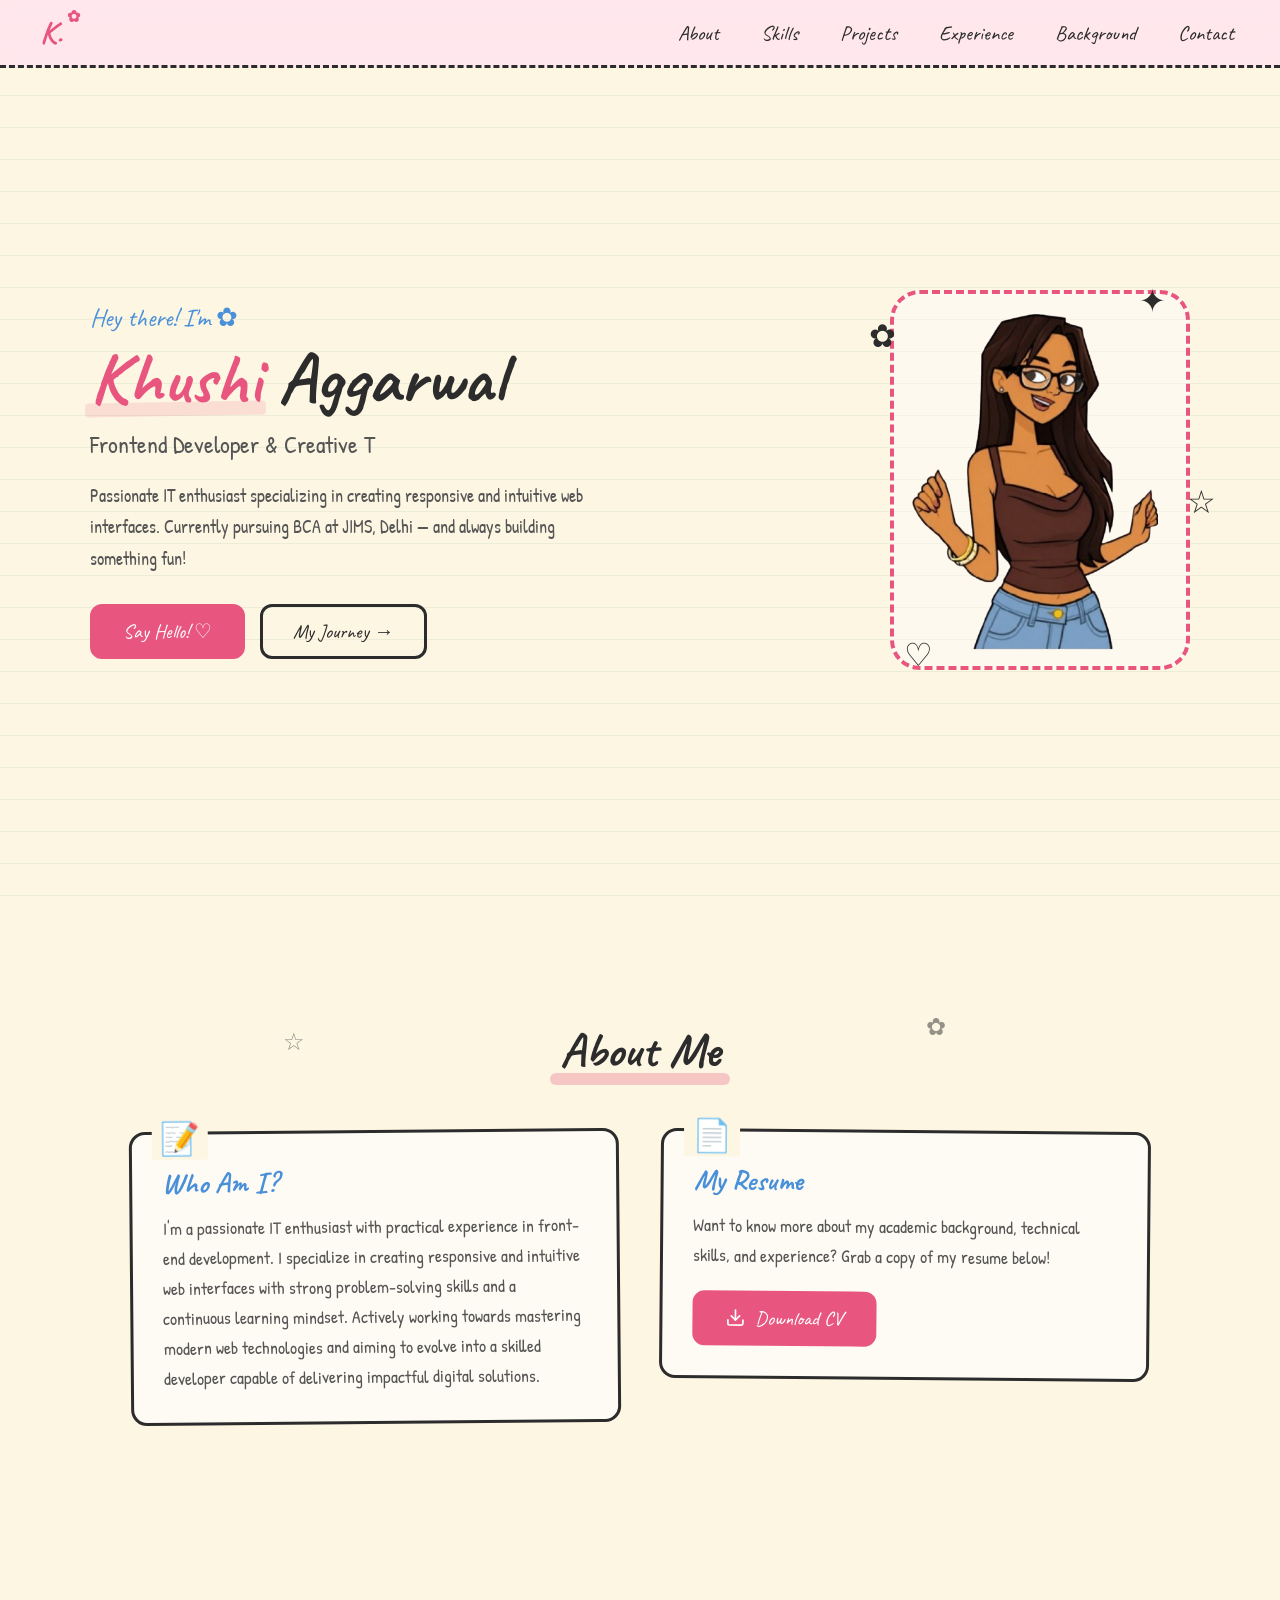
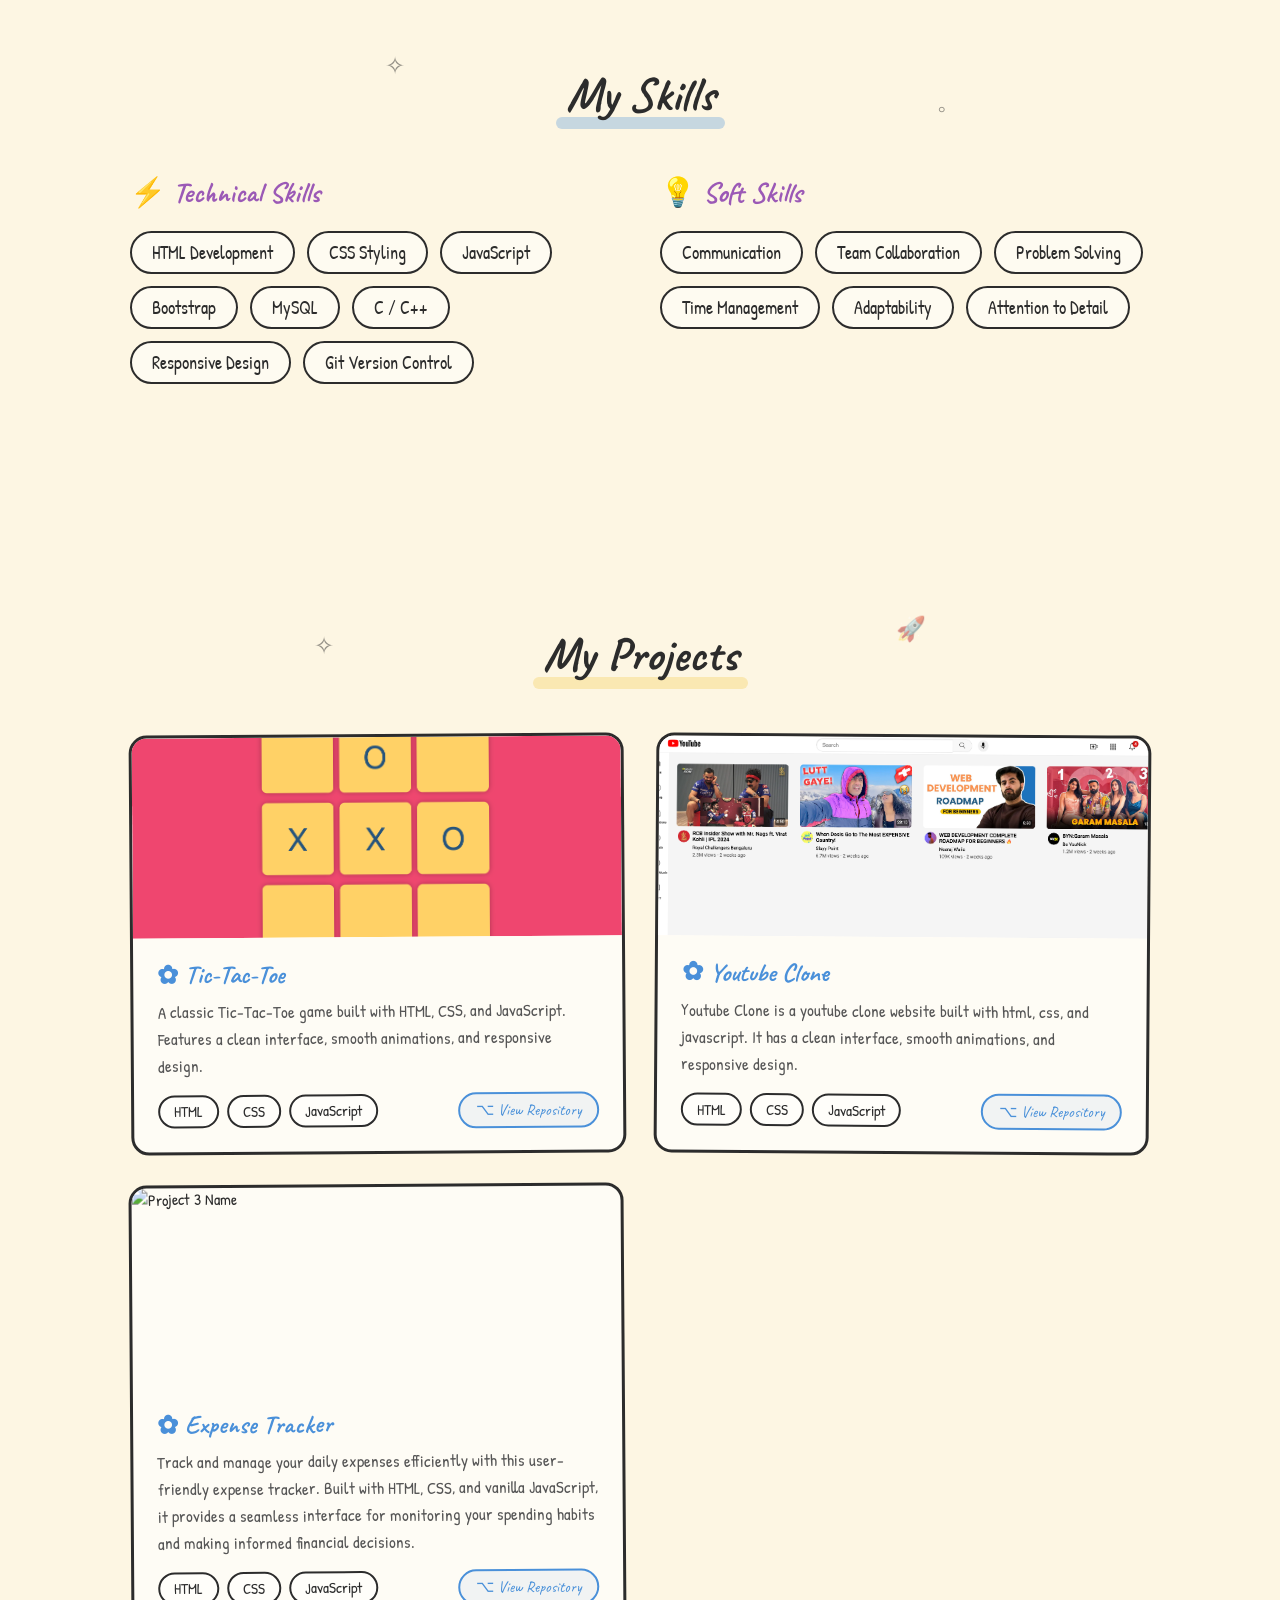
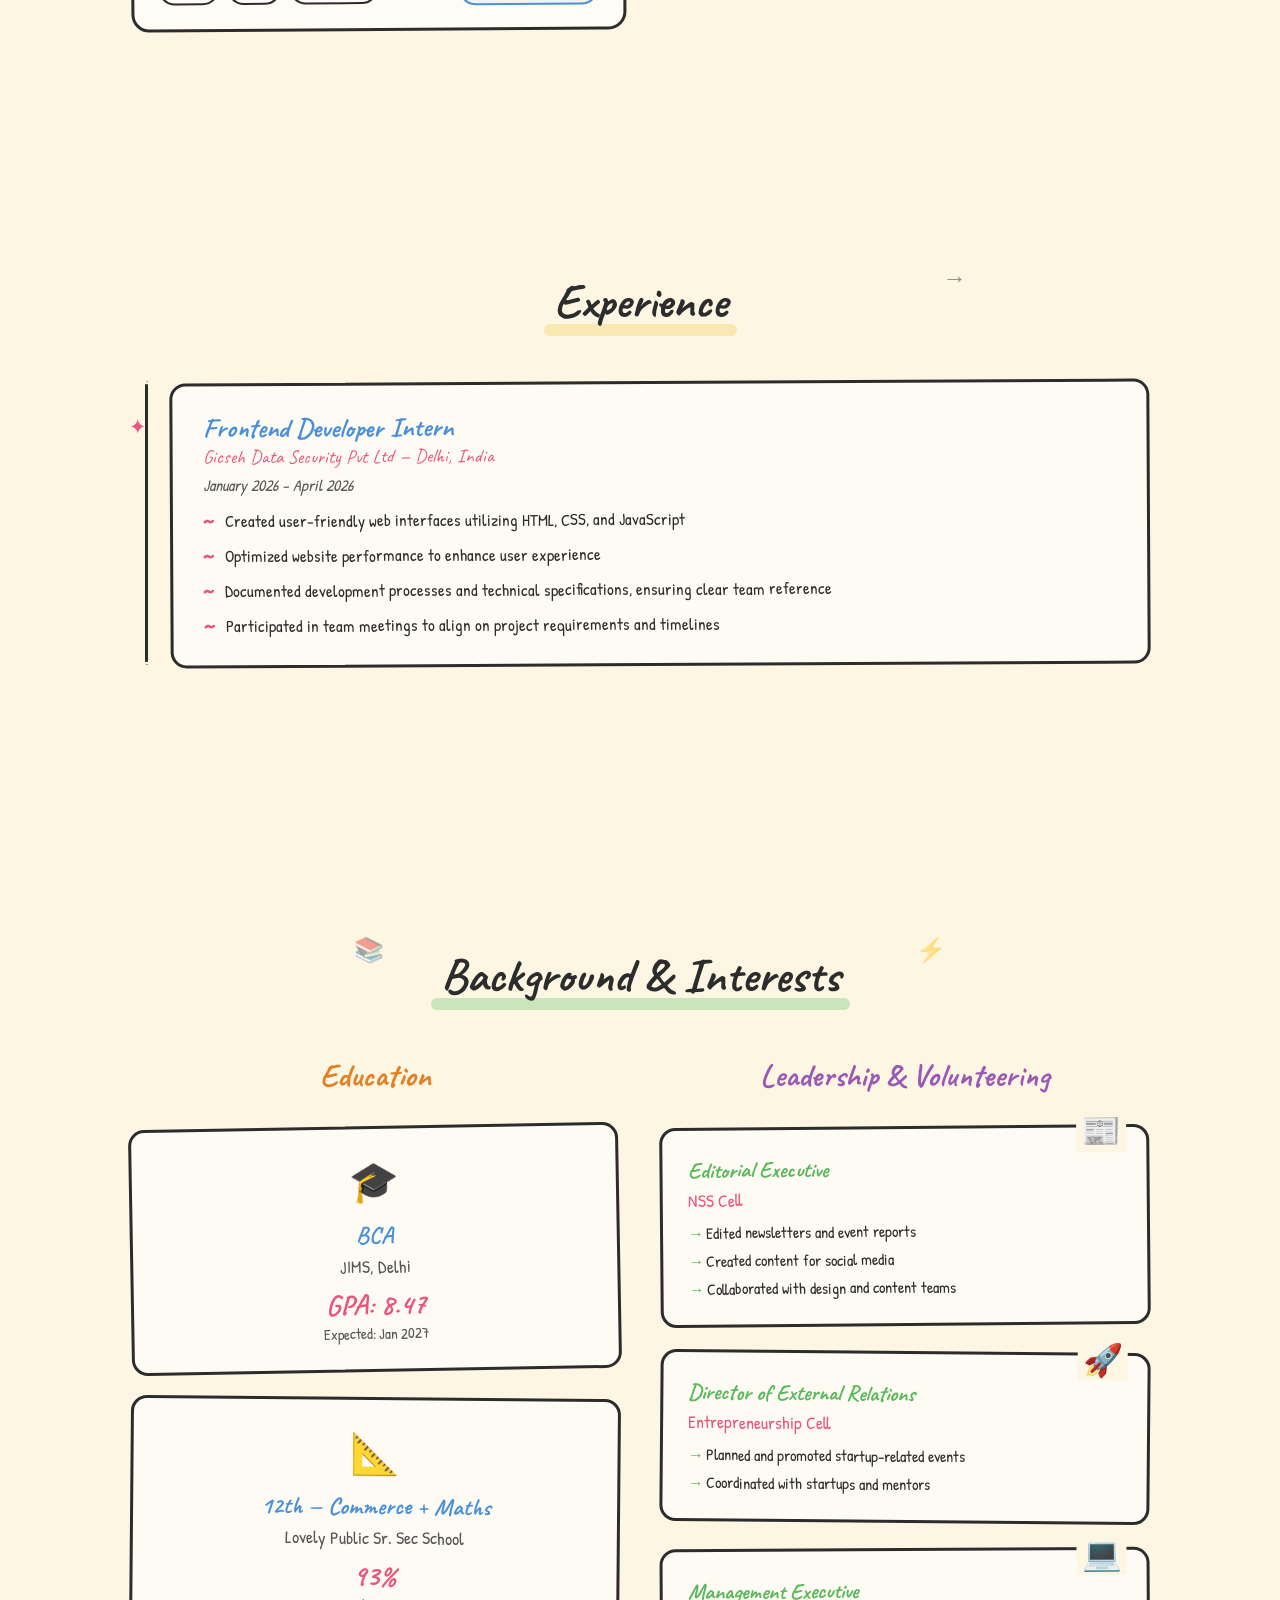
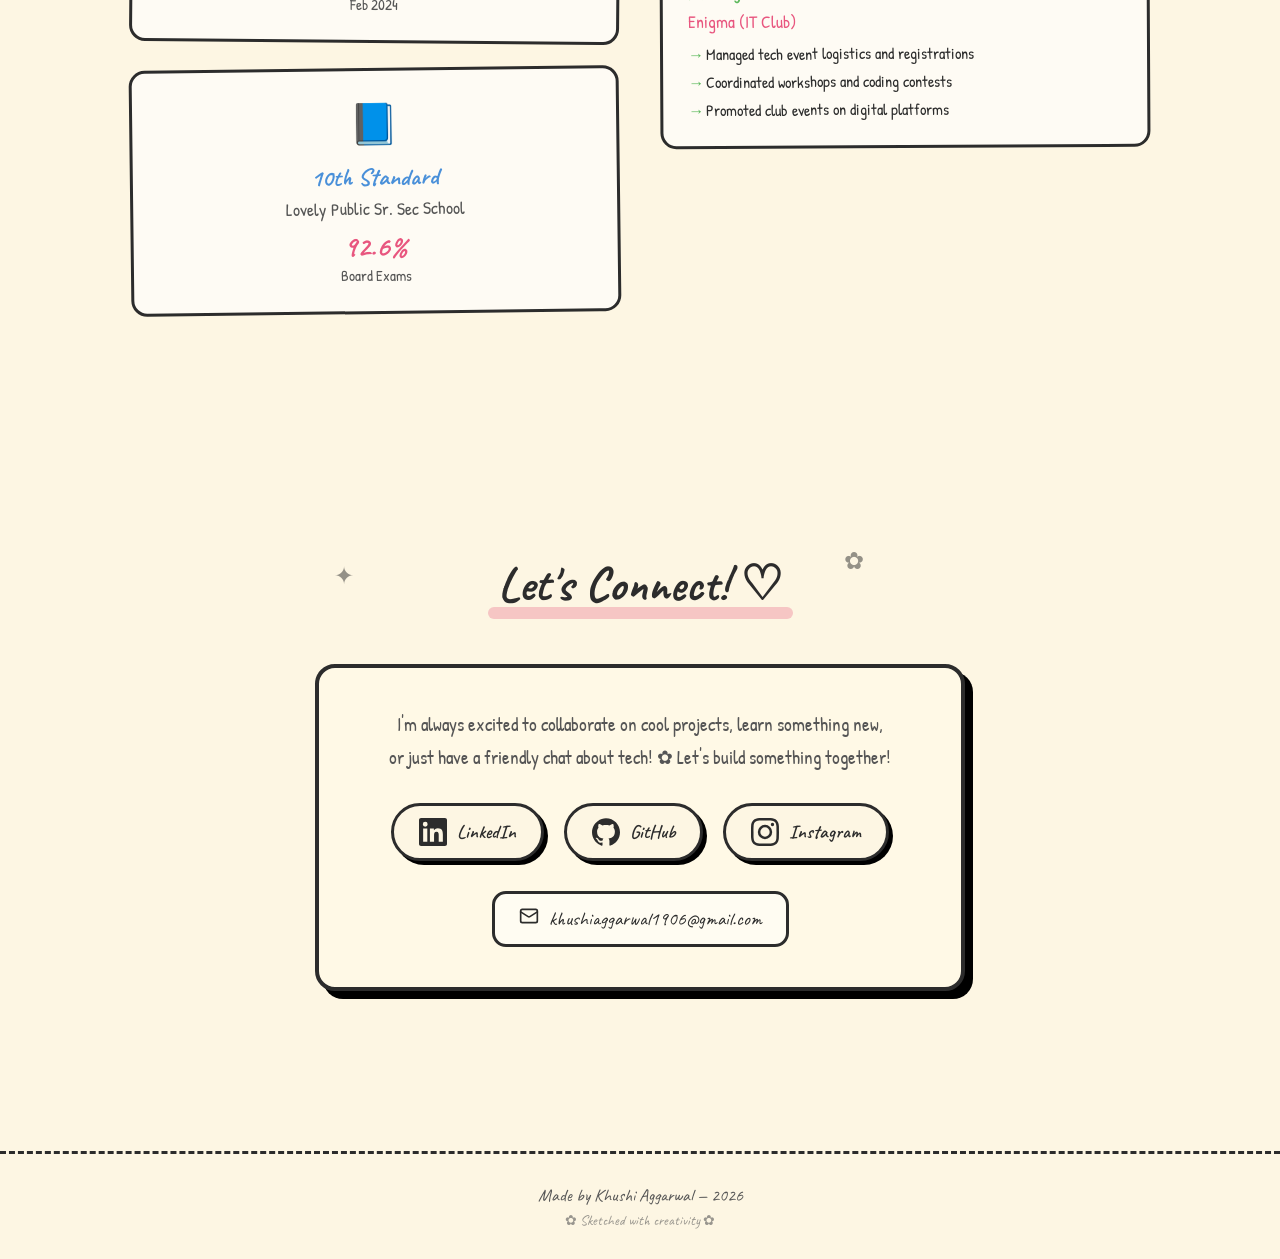
==== commit 93fe0713: "Update index.html" ====
--- a/index.html
+++ b/index.html
@@ -194,6 +194,34 @@
                 <span class="project-tag">JavaScript</span>
               </div>
               <a href="https://github.com/KhushiAggarwal19/Youtube-clone" target="_blank" rel="noopener noreferrer"
+                class="project-repo-btn" onclick="event.stopPropagation()">
+                ⌥ View Repository
+              </a>
+            </div>
+          </div>
+        </div>
+
+        <!-- Project 3: Placeholder -->
+        <div class="project-card stagger" id="project-3" data-url="https://khuship3-expense-tracker.vercel.app/"
+          data-repo="#">
+          <div class="project-image">
+            <img src="public/proj3.png" alt="Project 3 Name">
+            <div class="project-overlay">
+              <span class="project-view">Open Live Site ↗</span>
+            </div>
+          </div>
+          <div class="project-info">
+            <h3 class="project-title">✿ Expense Tracker</h3>
+            <p class="project-desc">Track and manage your daily expenses efficiently with this user-friendly expense
+              tracker. Built with HTML, CSS, and vanilla JavaScript, it provides a seamless interface for monitoring
+              your spending habits and making informed financial decisions.</p>
+            <div class="project-footer">
+              <div class="project-tags">
+                <span class="project-tag">HTML</span>
+                <span class="project-tag">CSS</span>
+                <span class="project-tag">JavaScript</span>
+              </div>
+              <a href="https://github.com/KhushiAggarwal19/expense-tracker" target="_blank" rel="noopener noreferrer"
                 class="project-repo-btn" onclick="event.stopPropagation()">
                 ⌥ View Repository
               </a>
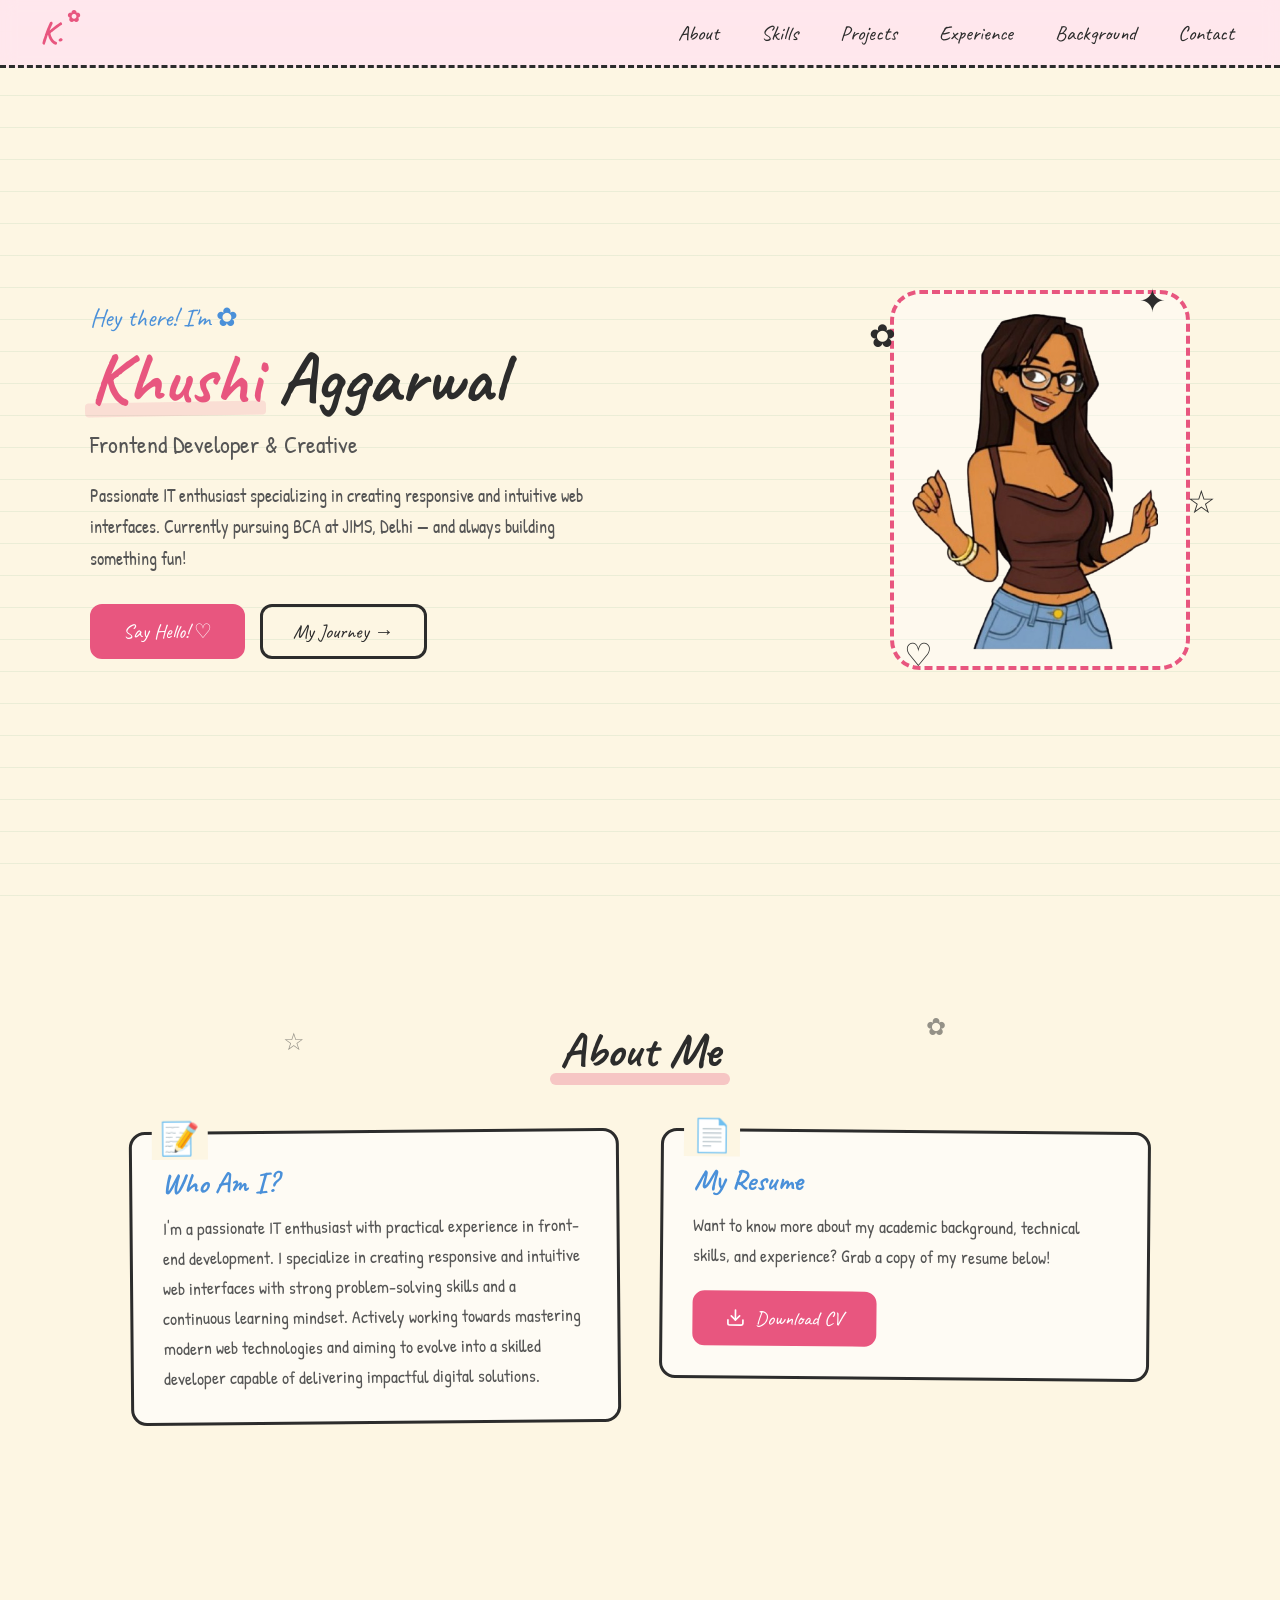
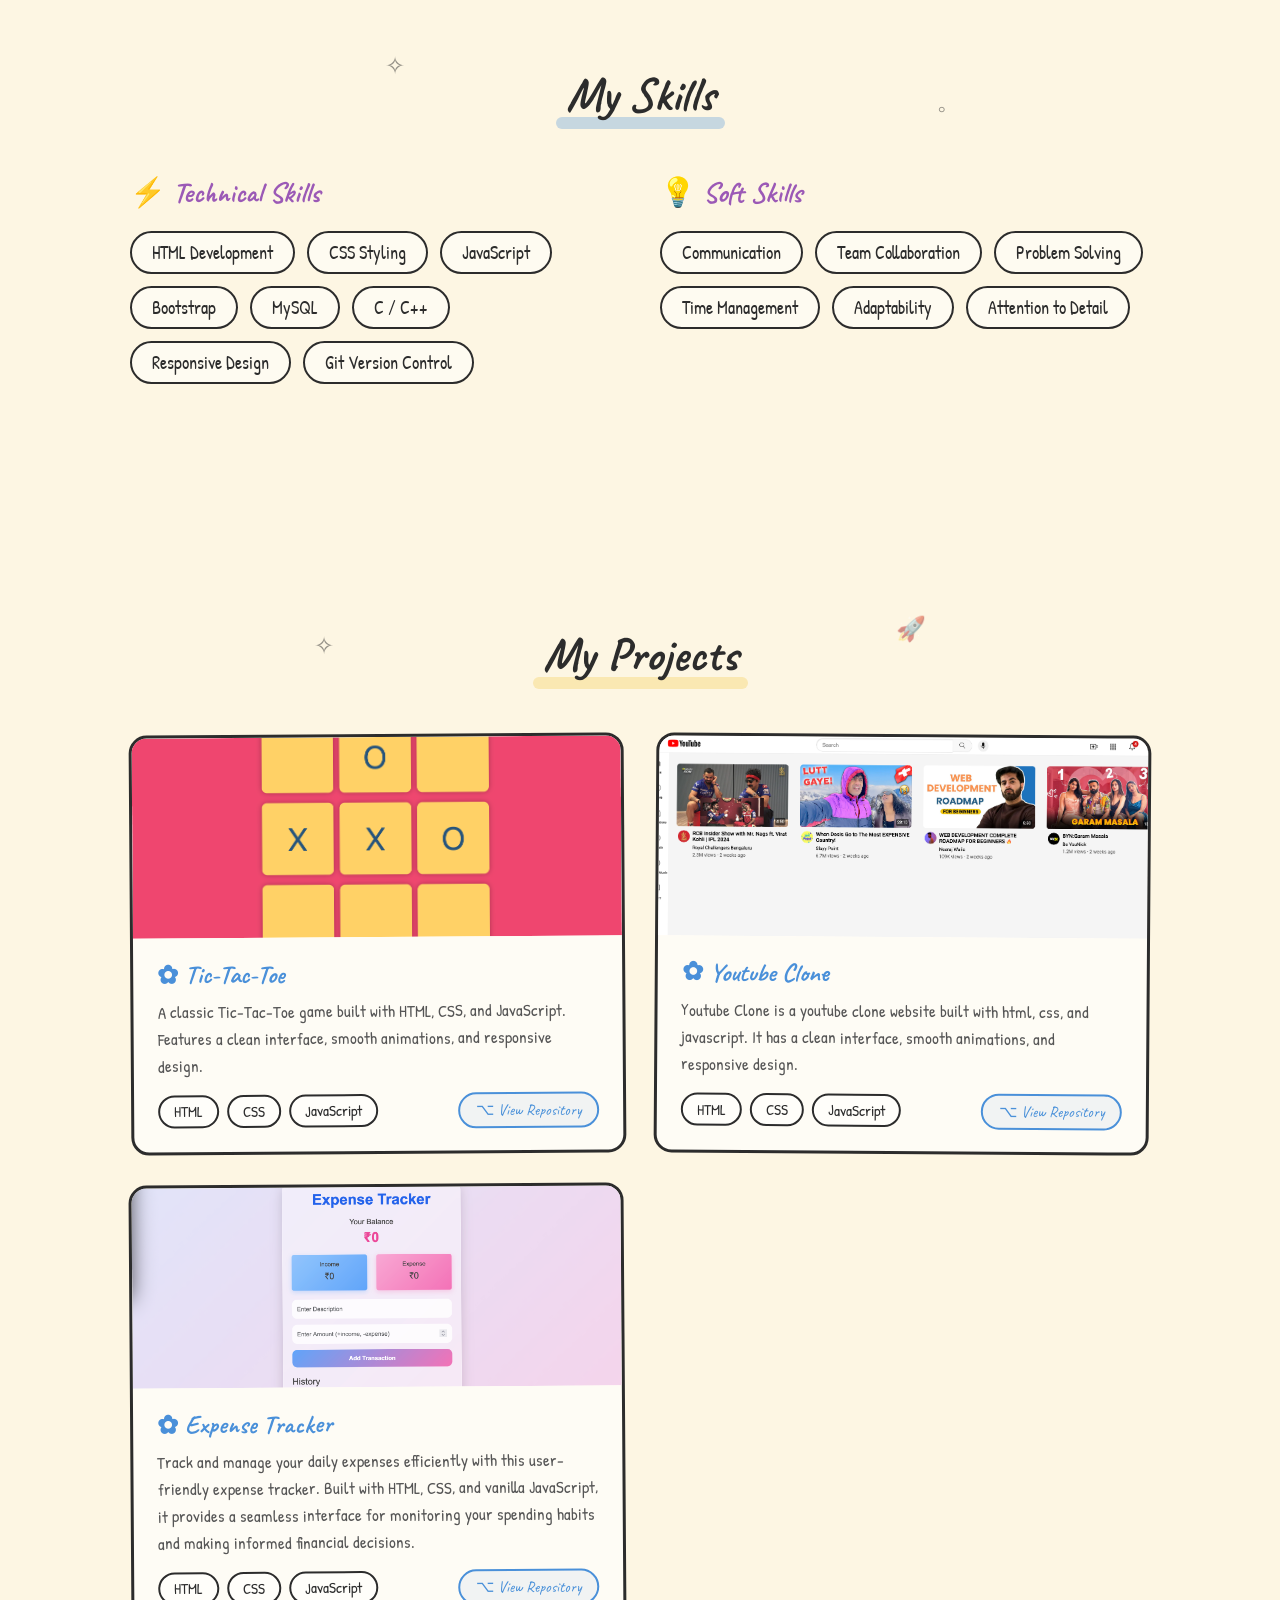
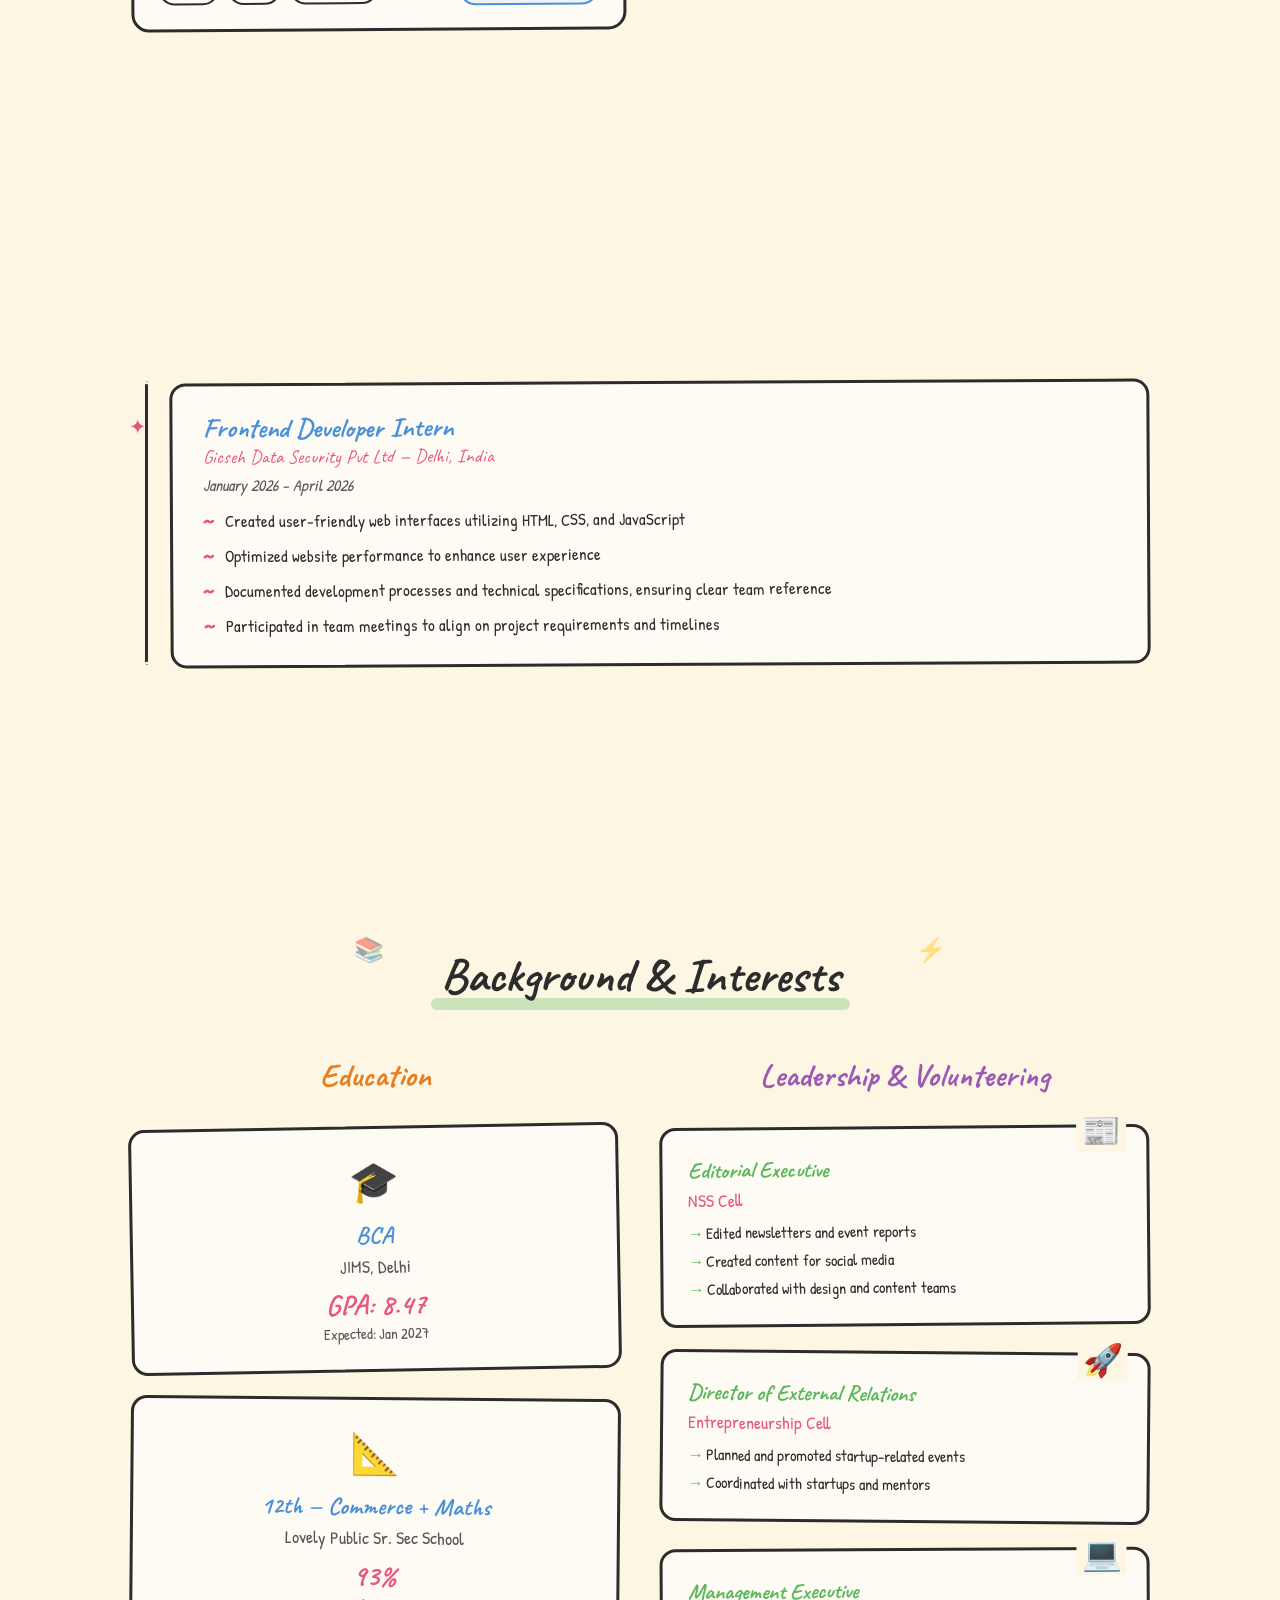
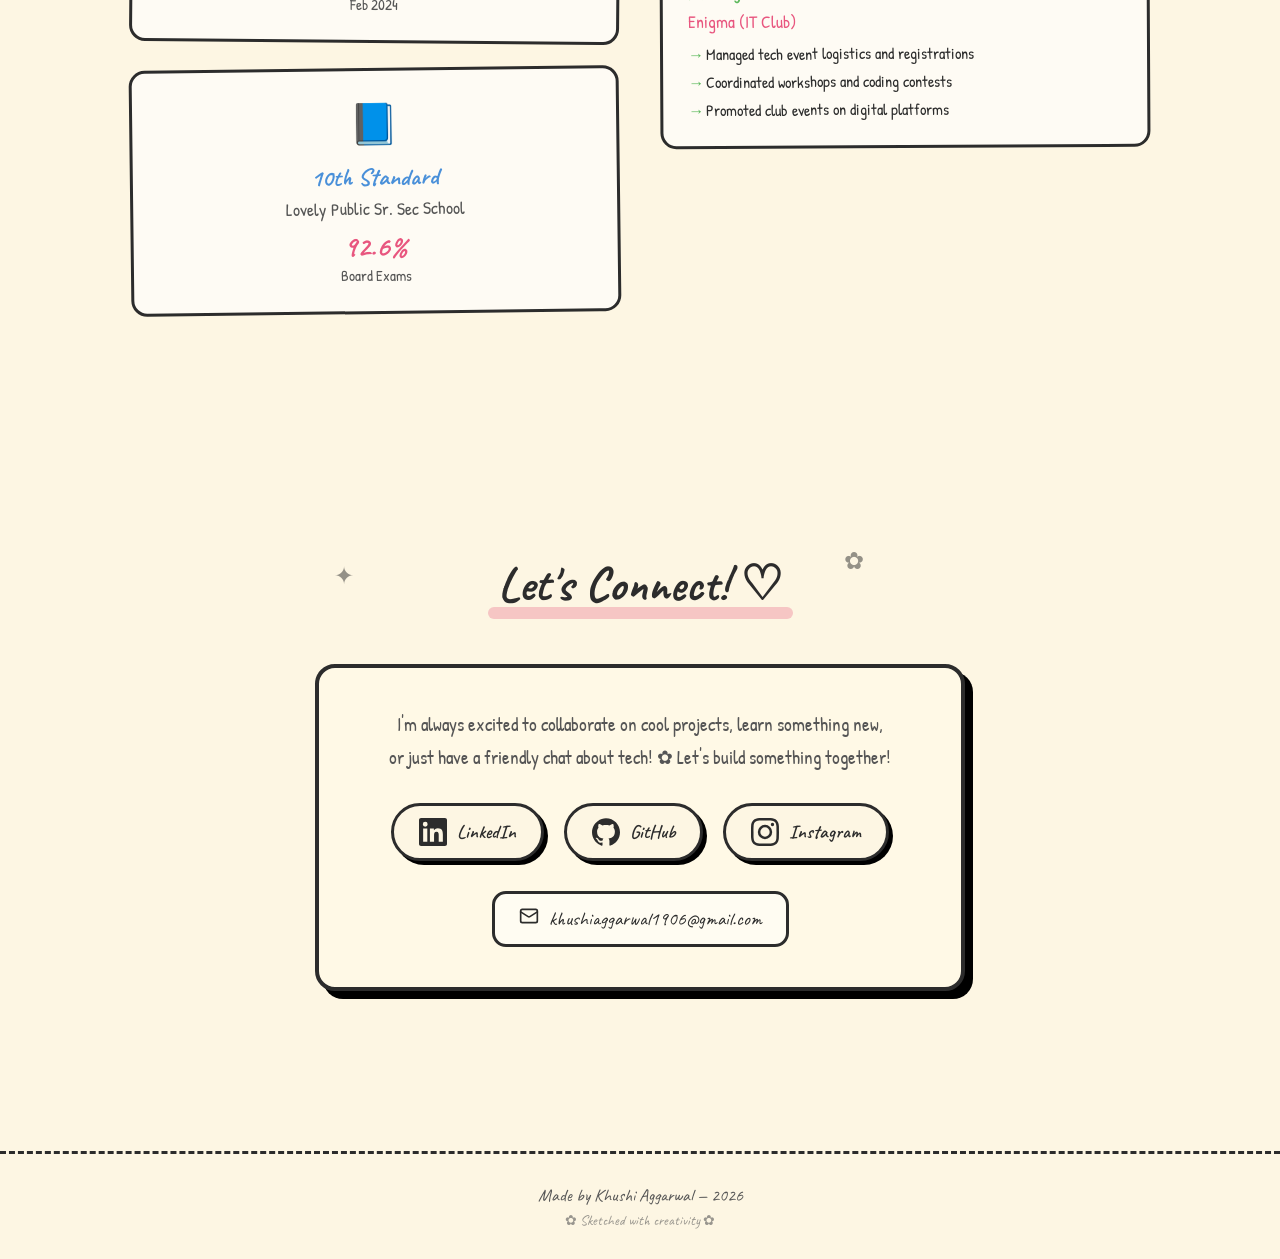
==== commit 4a767dce: "UPDATE RSUME" ====
--- a/index.html
+++ b/index.html
@@ -89,7 +89,7 @@
             Want to know more about my academic background, technical skills, and experience? Grab a copy of my resume
             below!
           </p>
-          <a href="public/KhushiResume.pdf" download class="btn-sketch primary"
+          <a href="public/CV.pdf" download class="btn-sketch primary"
             style="margin-top: 20px; display: inline-flex; align-items: center; gap: 10px;">
             <svg xmlns="http://www.w3.org/2000/svg" width="20" height="20" viewBox="0 0 24 24" fill="none"
               stroke="currentColor" stroke-width="2" stroke-linecap="round" stroke-linejoin="round">
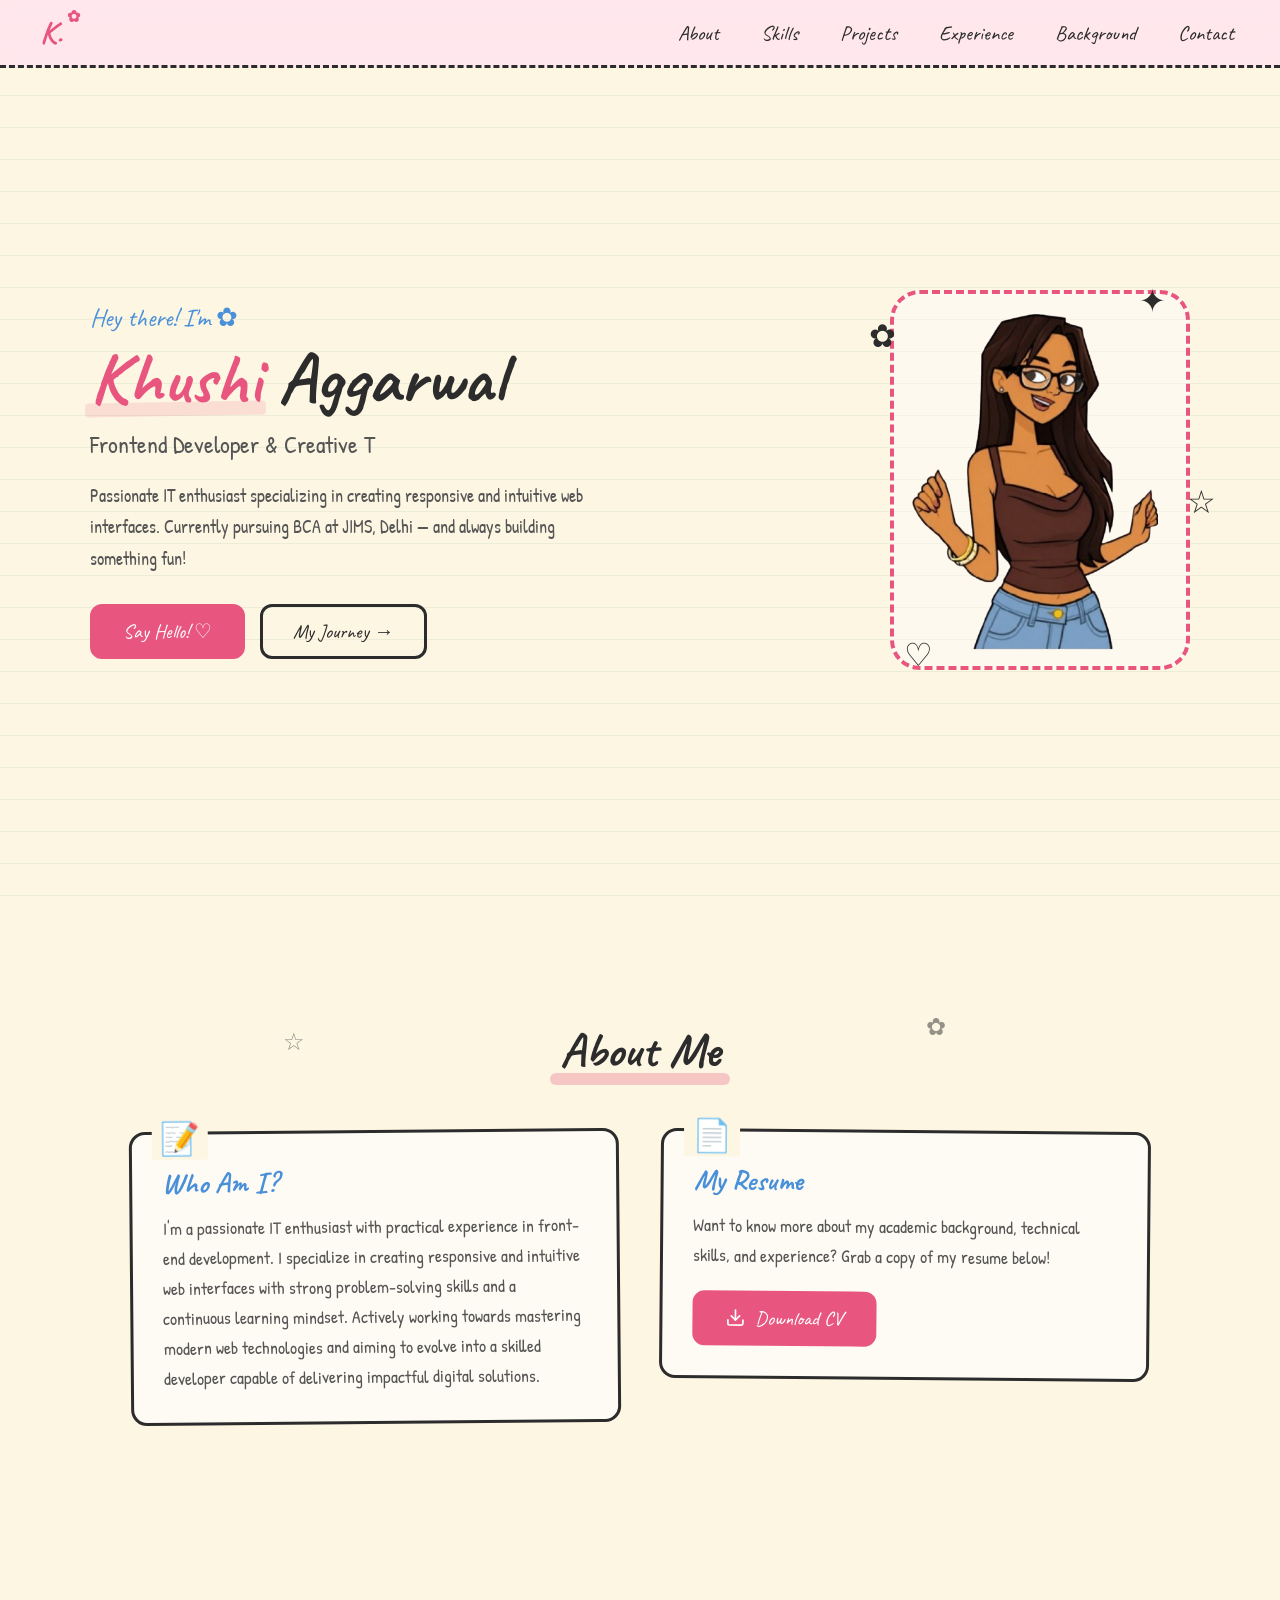
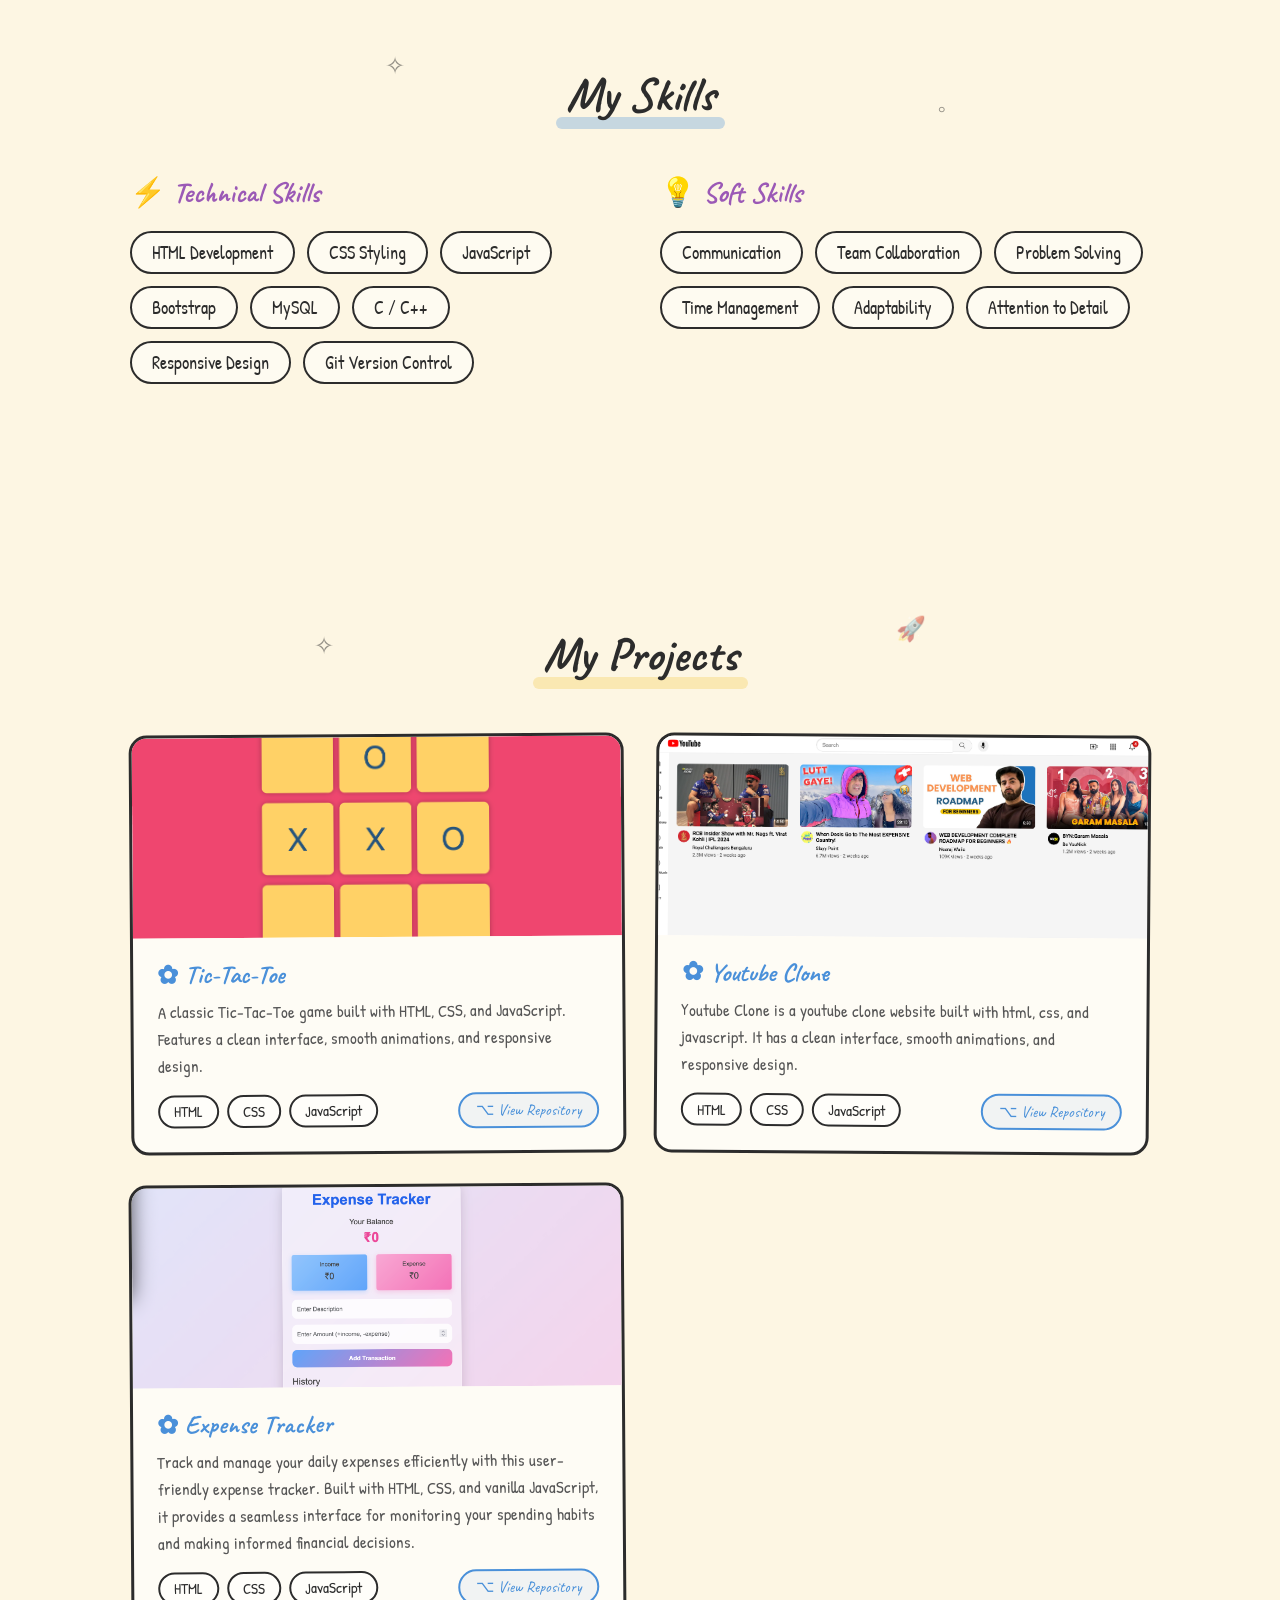
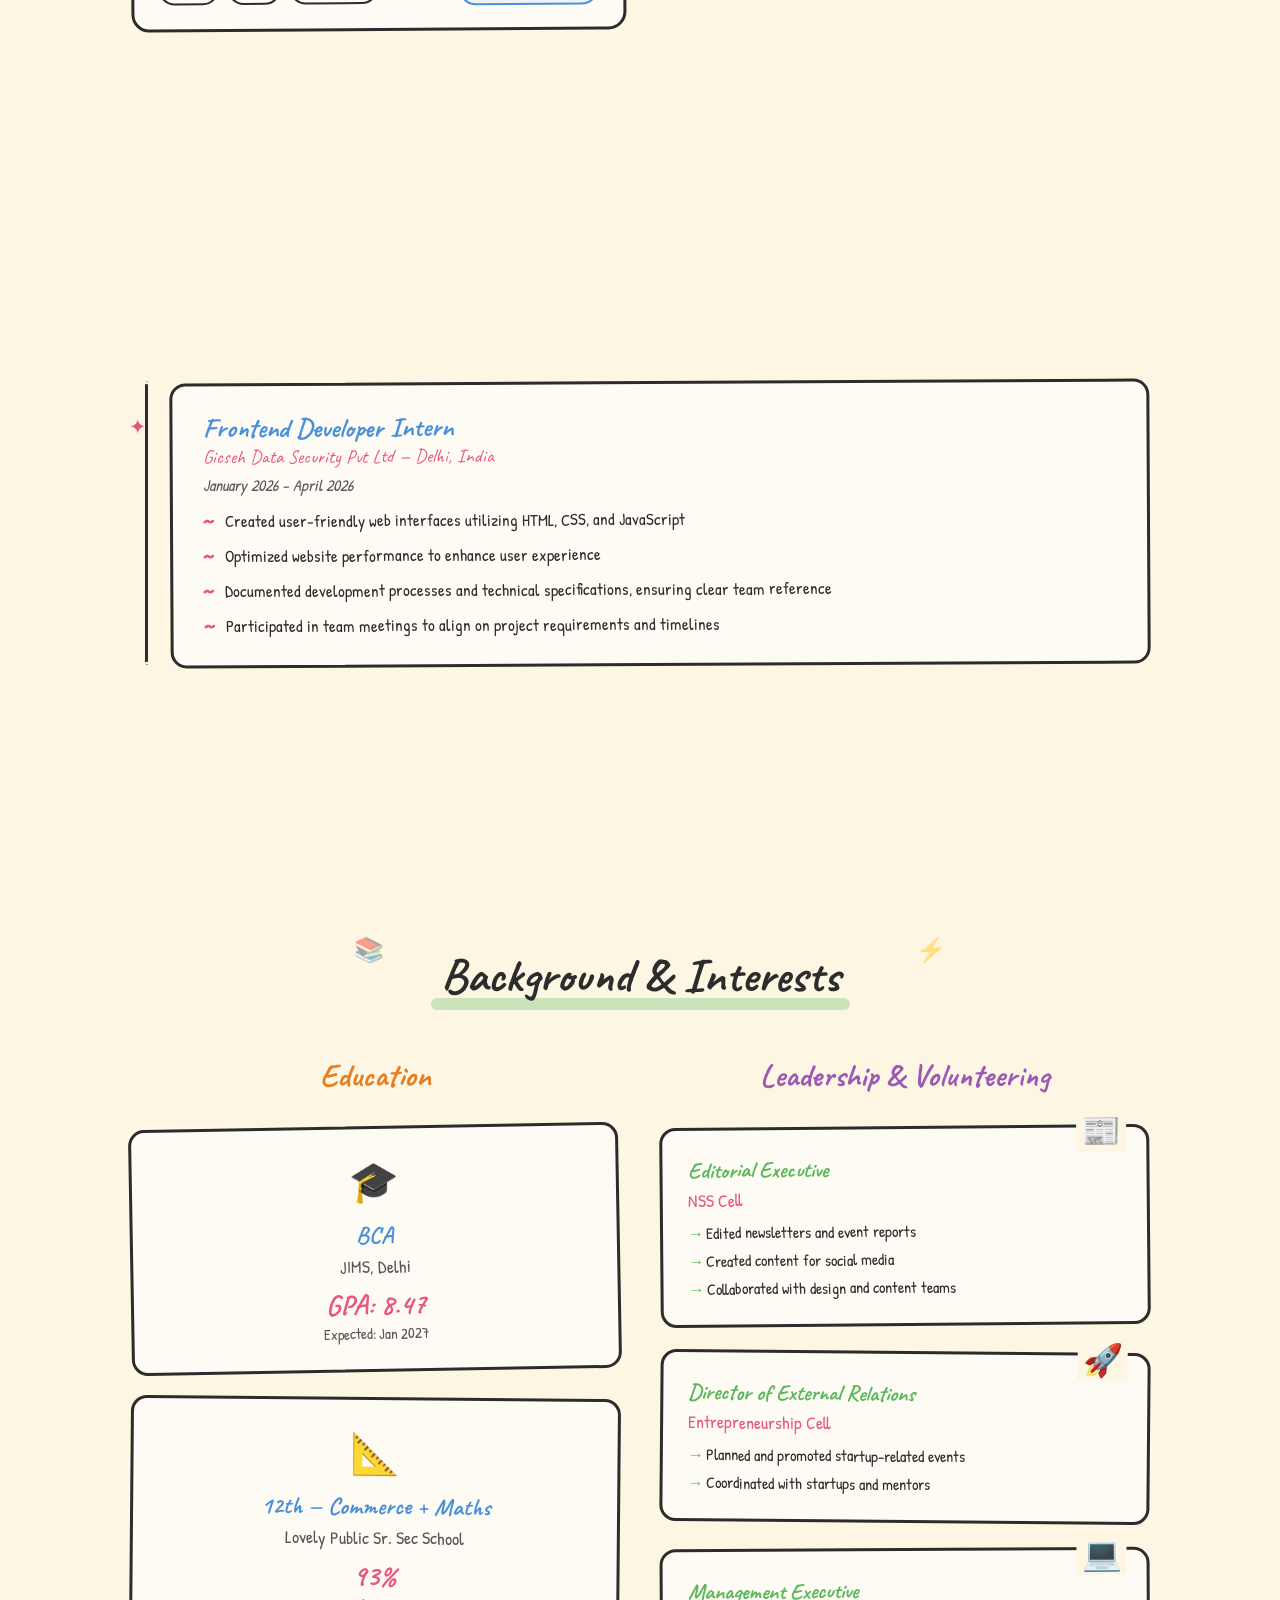
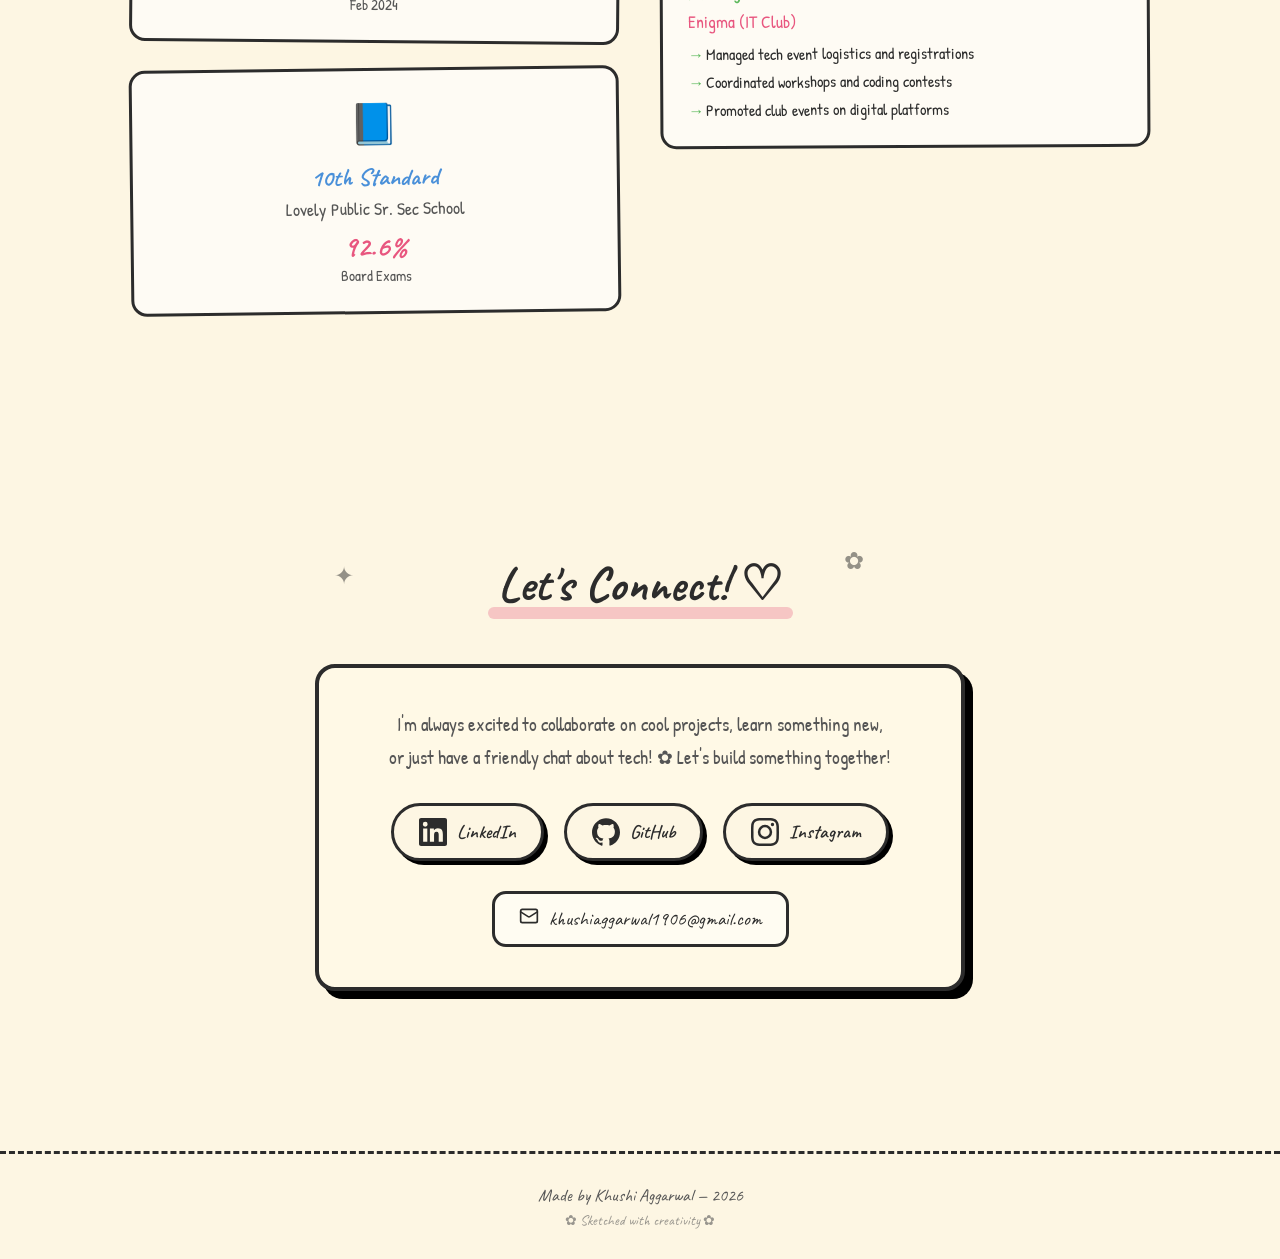
==== commit 51fc9f63: "change cv" ====
--- a/index.html
+++ b/index.html
@@ -89,7 +89,7 @@
             Want to know more about my academic background, technical skills, and experience? Grab a copy of my resume
             below!
           </p>
-          <a href="public/CV.pdf" download class="btn-sketch primary"
+          <a href="public/khushi_aggResume.pdf" download class="btn-sketch primary"
             style="margin-top: 20px; display: inline-flex; align-items: center; gap: 10px;">
             <svg xmlns="http://www.w3.org/2000/svg" width="20" height="20" viewBox="0 0 24 24" fill="none"
               stroke="currentColor" stroke-width="2" stroke-linecap="round" stroke-linejoin="round">
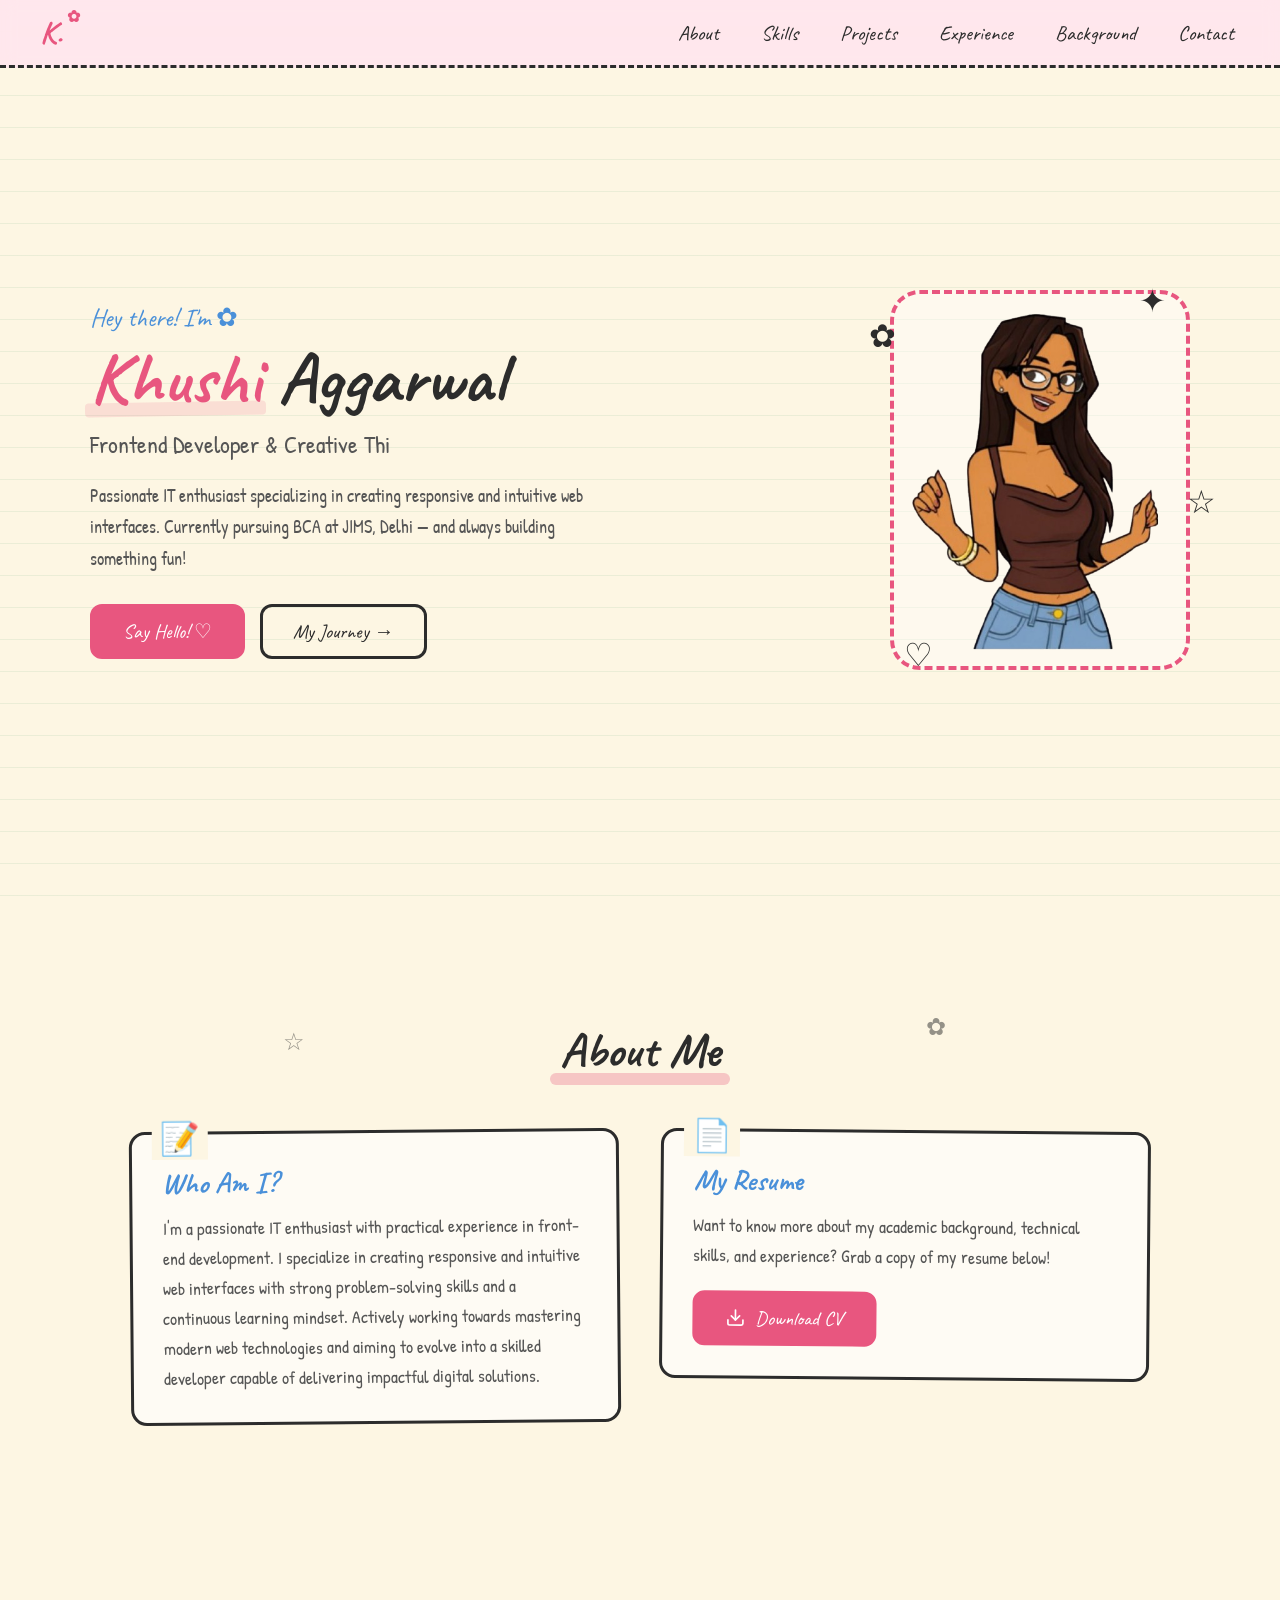
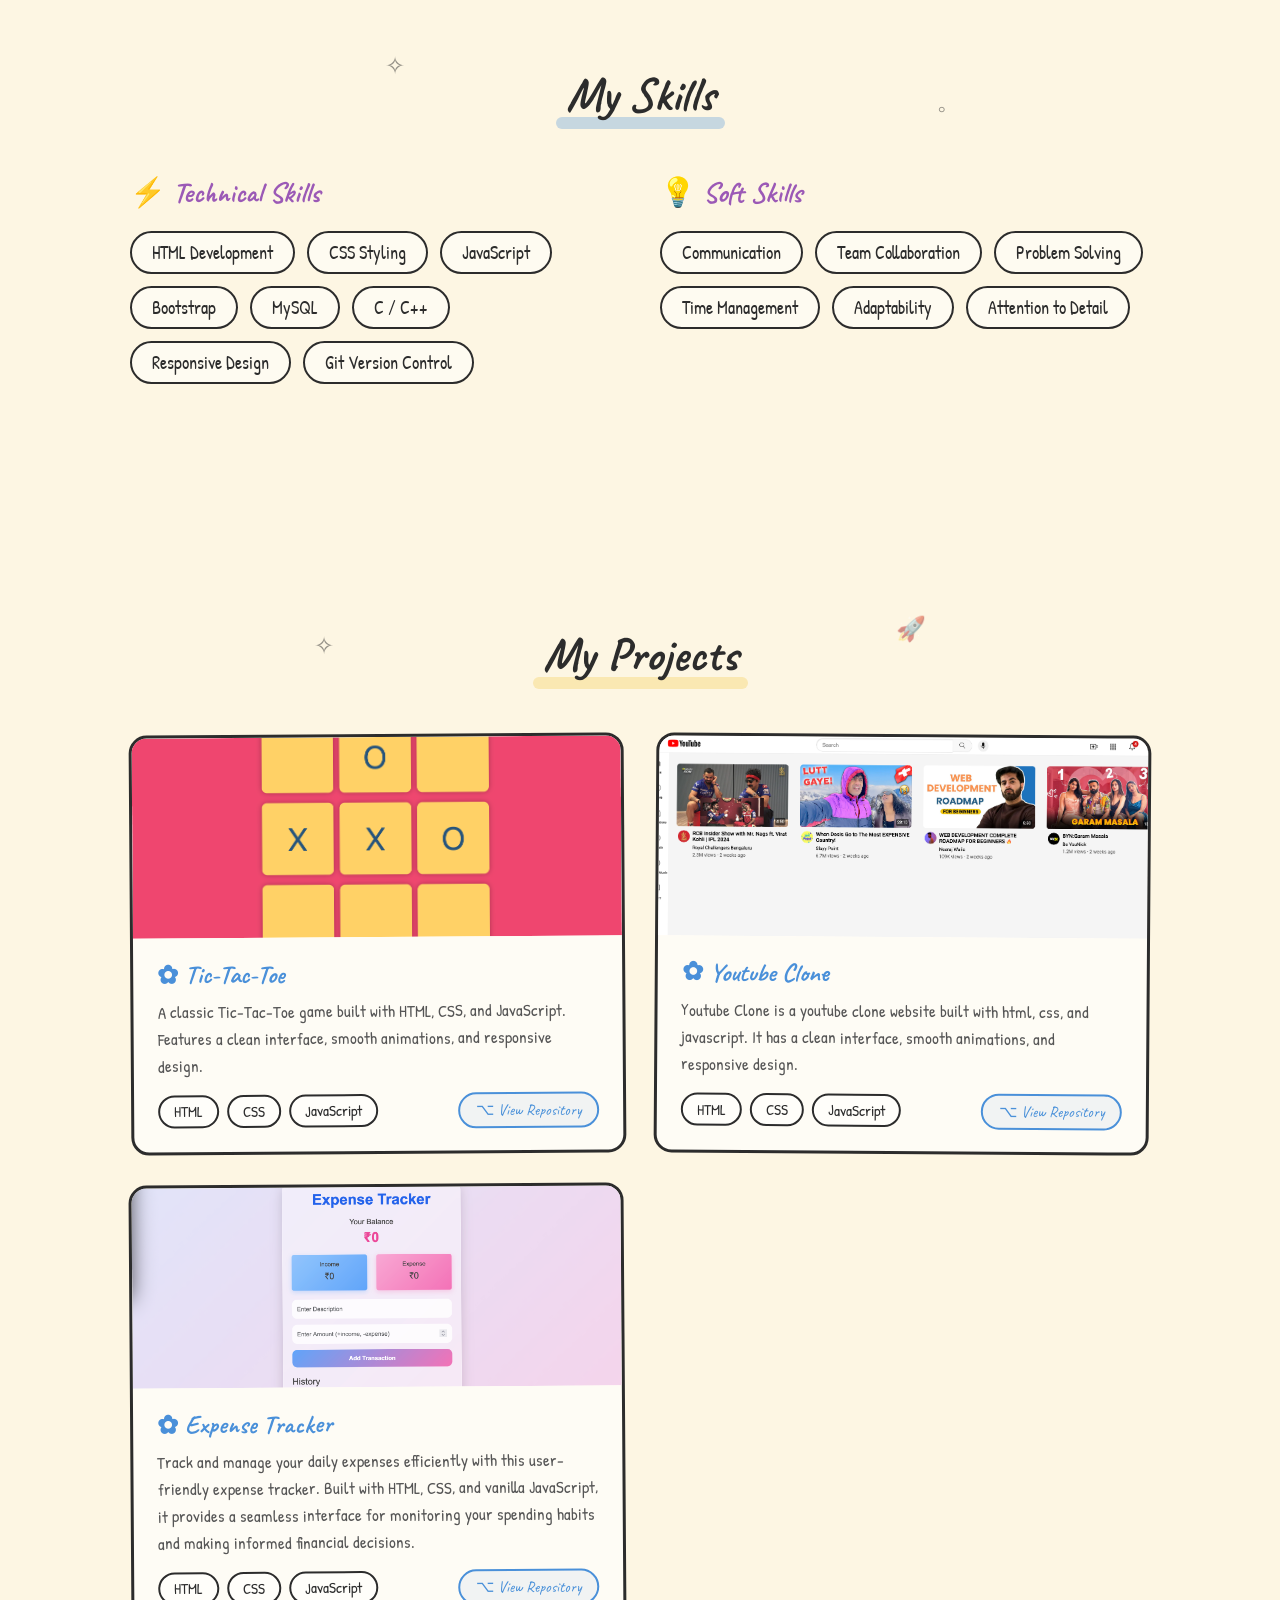
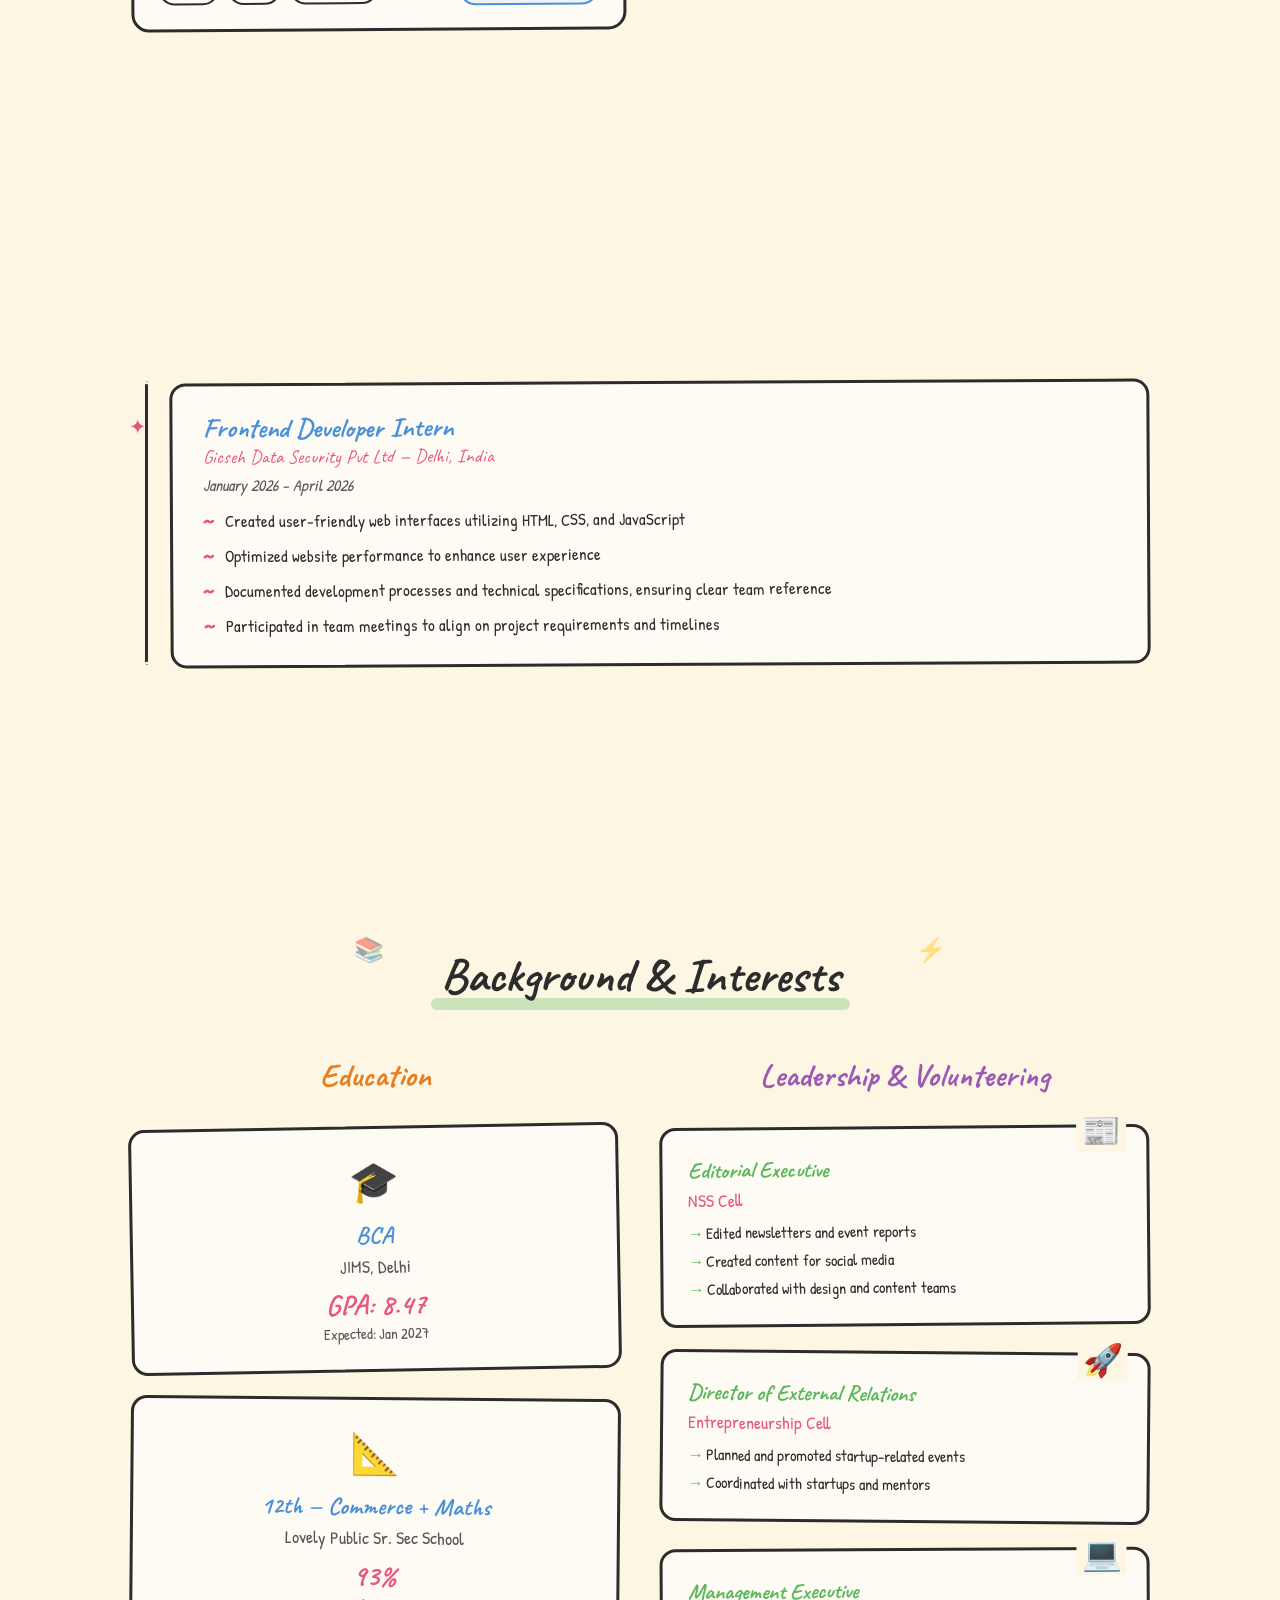
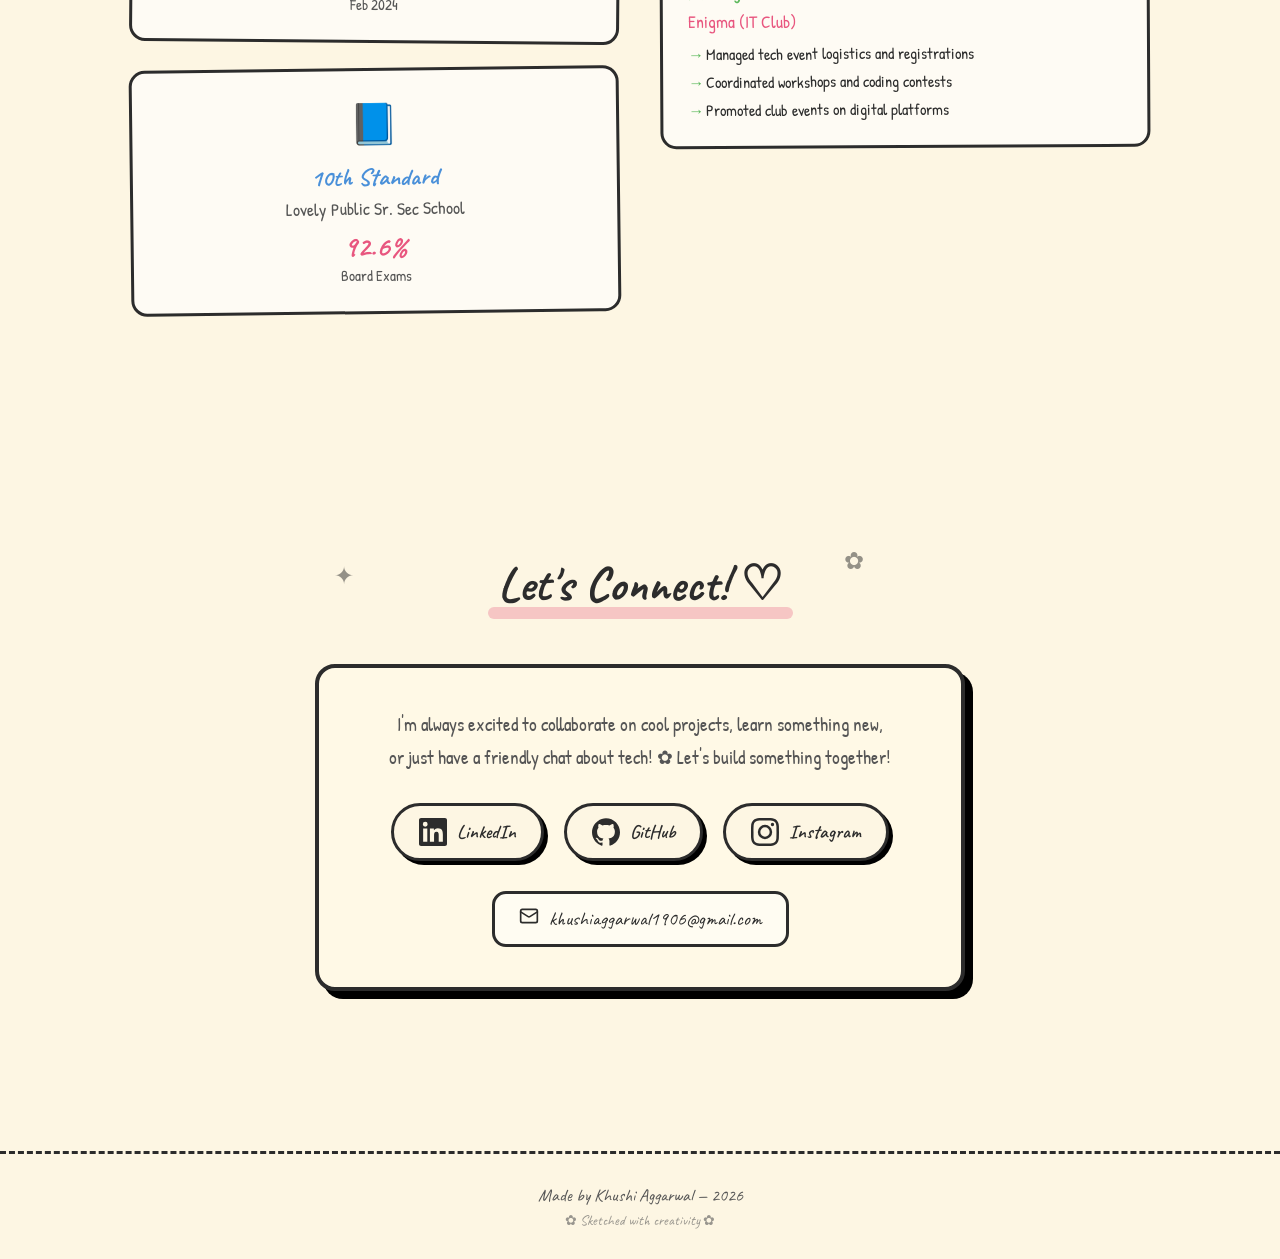
==== commit f9c898df: "Update index.html" ====
--- a/index.html
+++ b/index.html
@@ -148,7 +148,7 @@
       <div class="projects-grid reveal">
 
         <!-- Project 1: Tic-Tac-Toe Game -->
-        <div class="project-card stagger" id="project-portfolio" data-url="https://khushi-p1.vercel.app"
+        <div class="project-card stagger" id="project-portfolio" data-url="https://khuship1-tictactoe.vercel.app/"
           data-repo="https://github.com/KhushiAggarwal19/tic-tac-toe-game">
           <div class="project-image">
             <img src="public/proj1.png" alt="Tic-Tac-Toe Game">
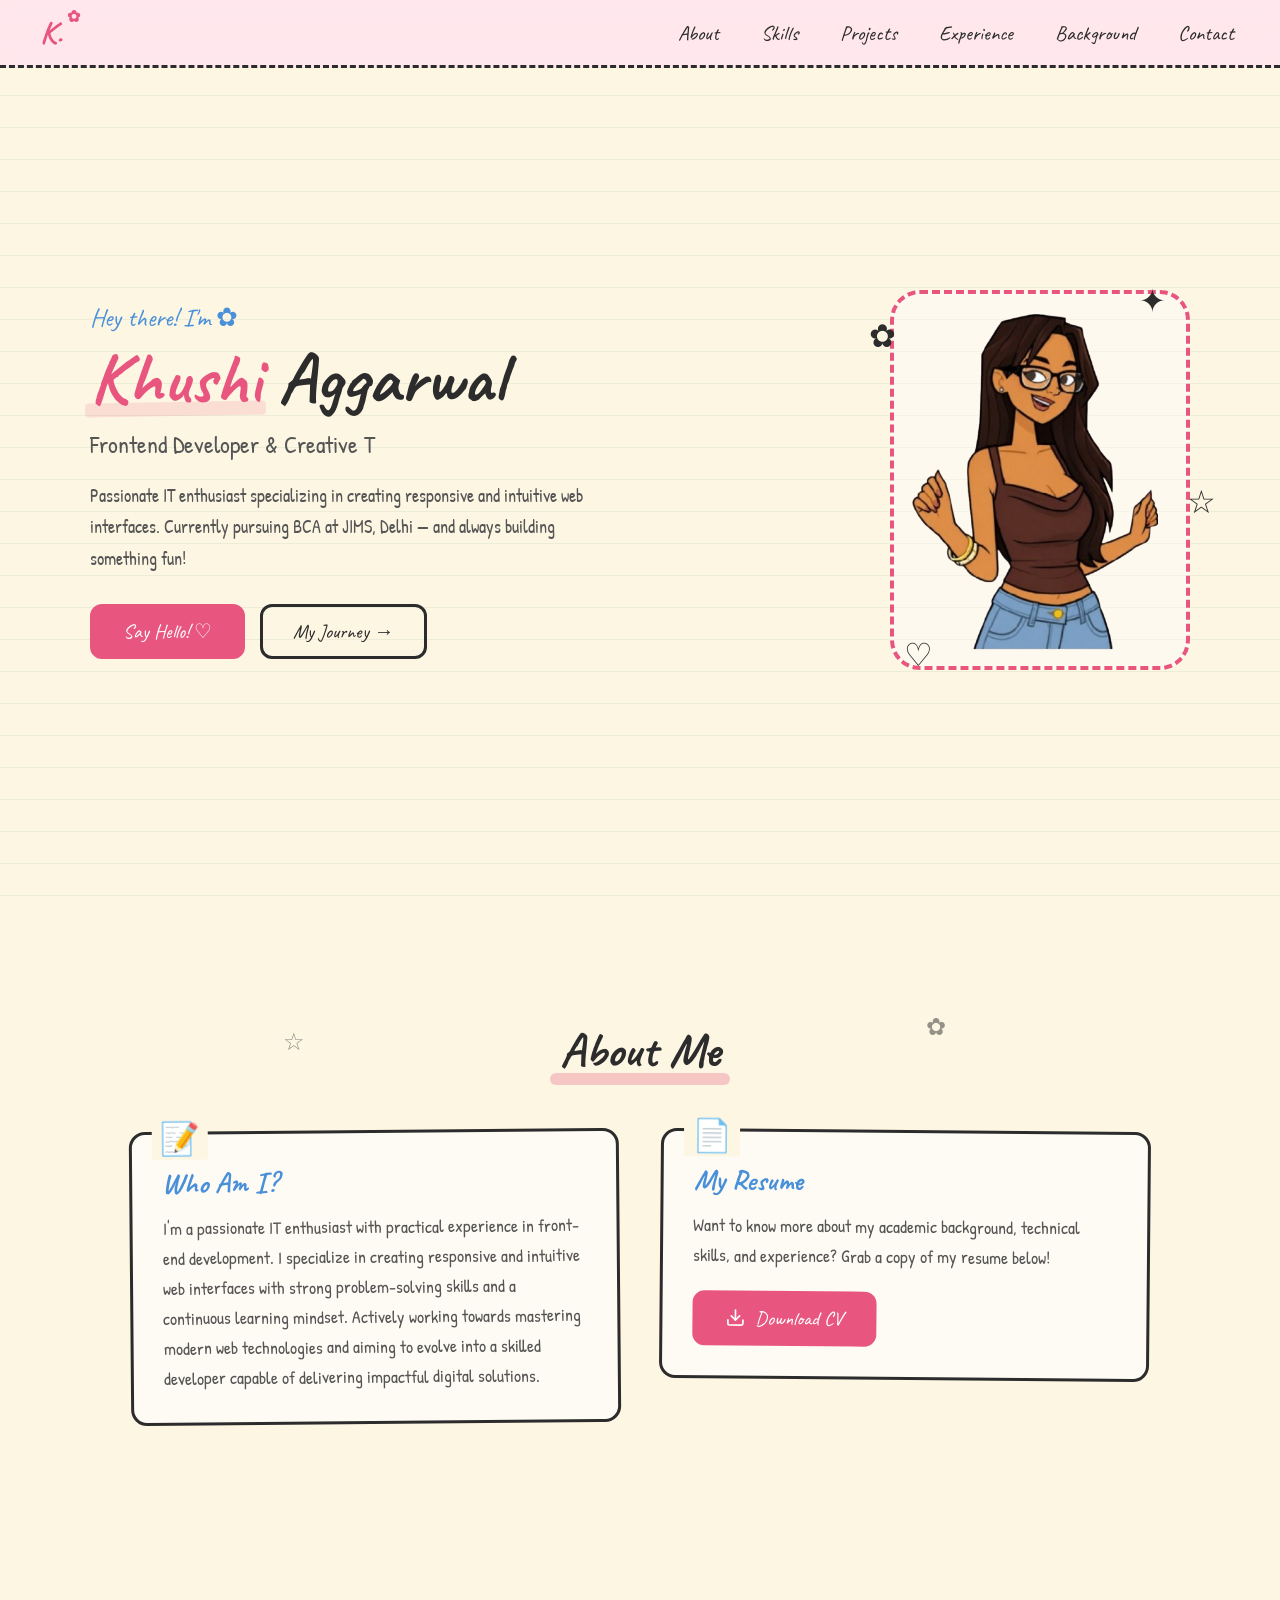
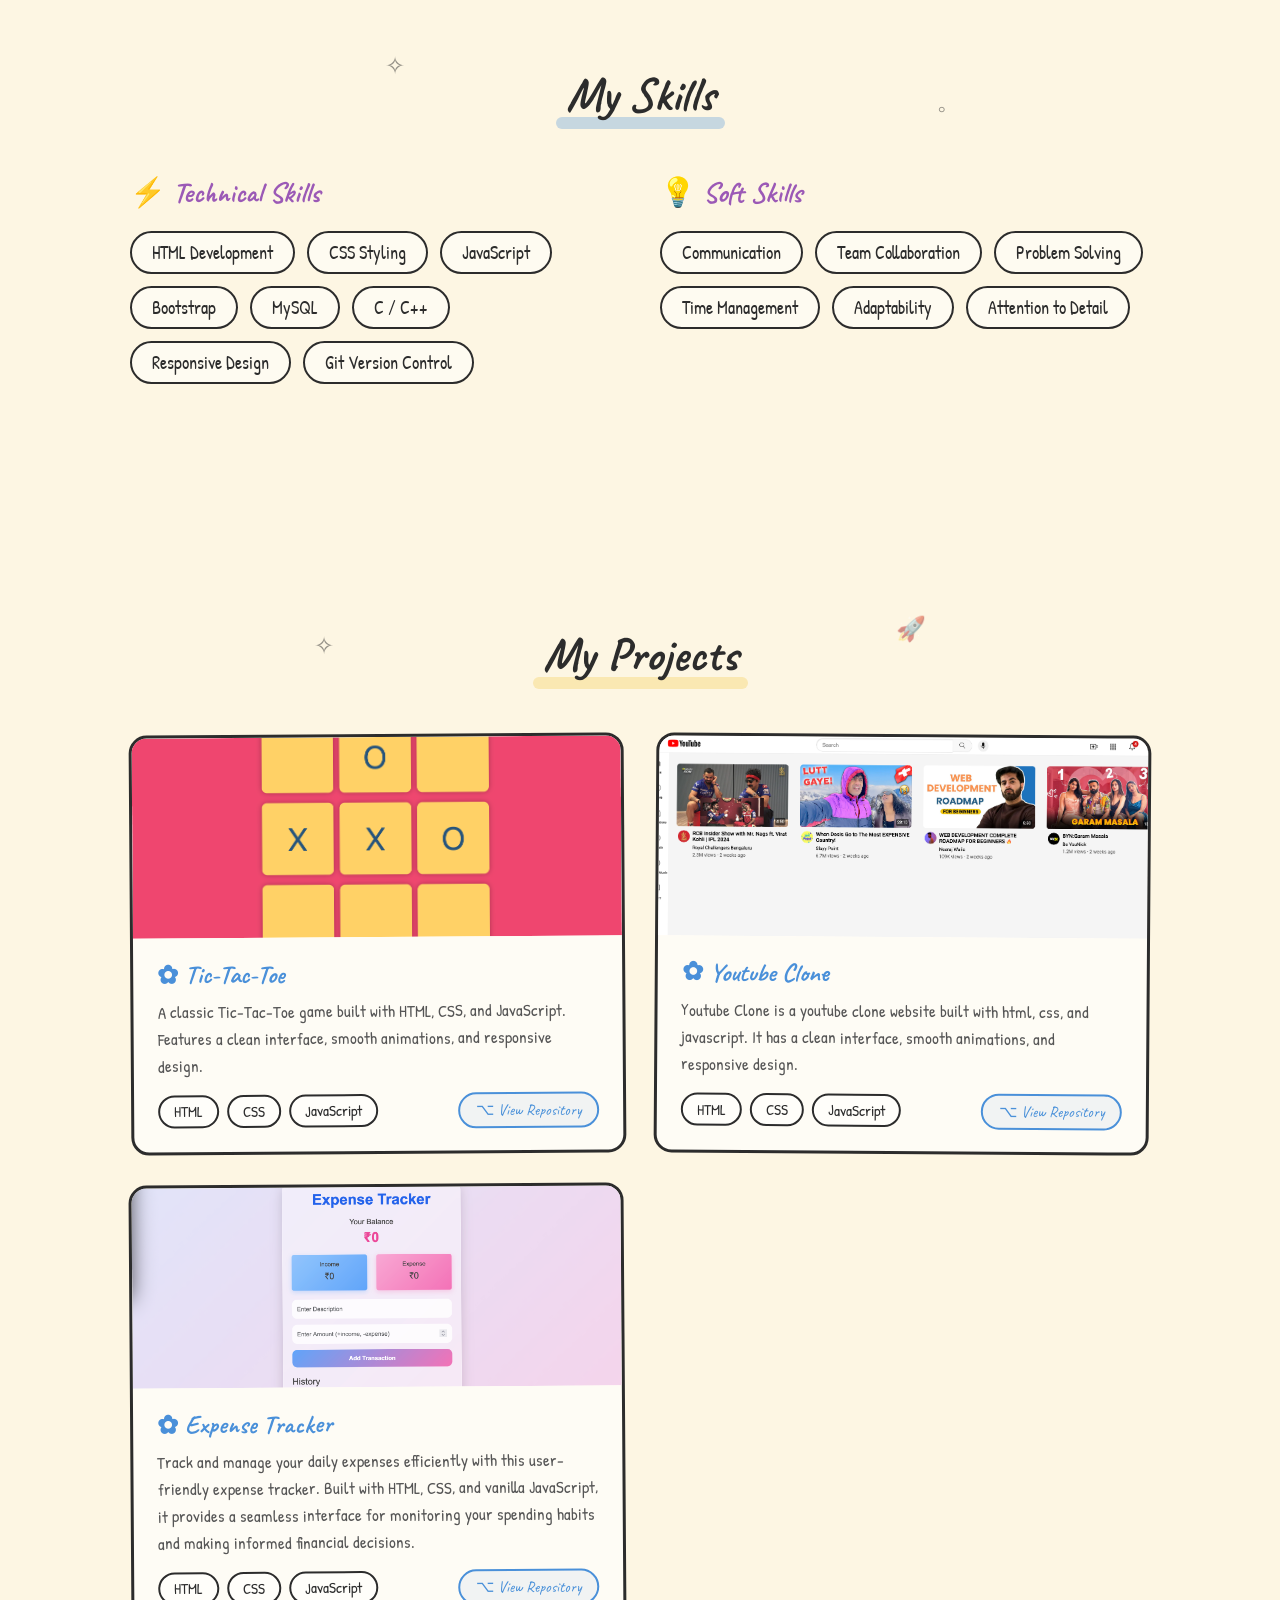
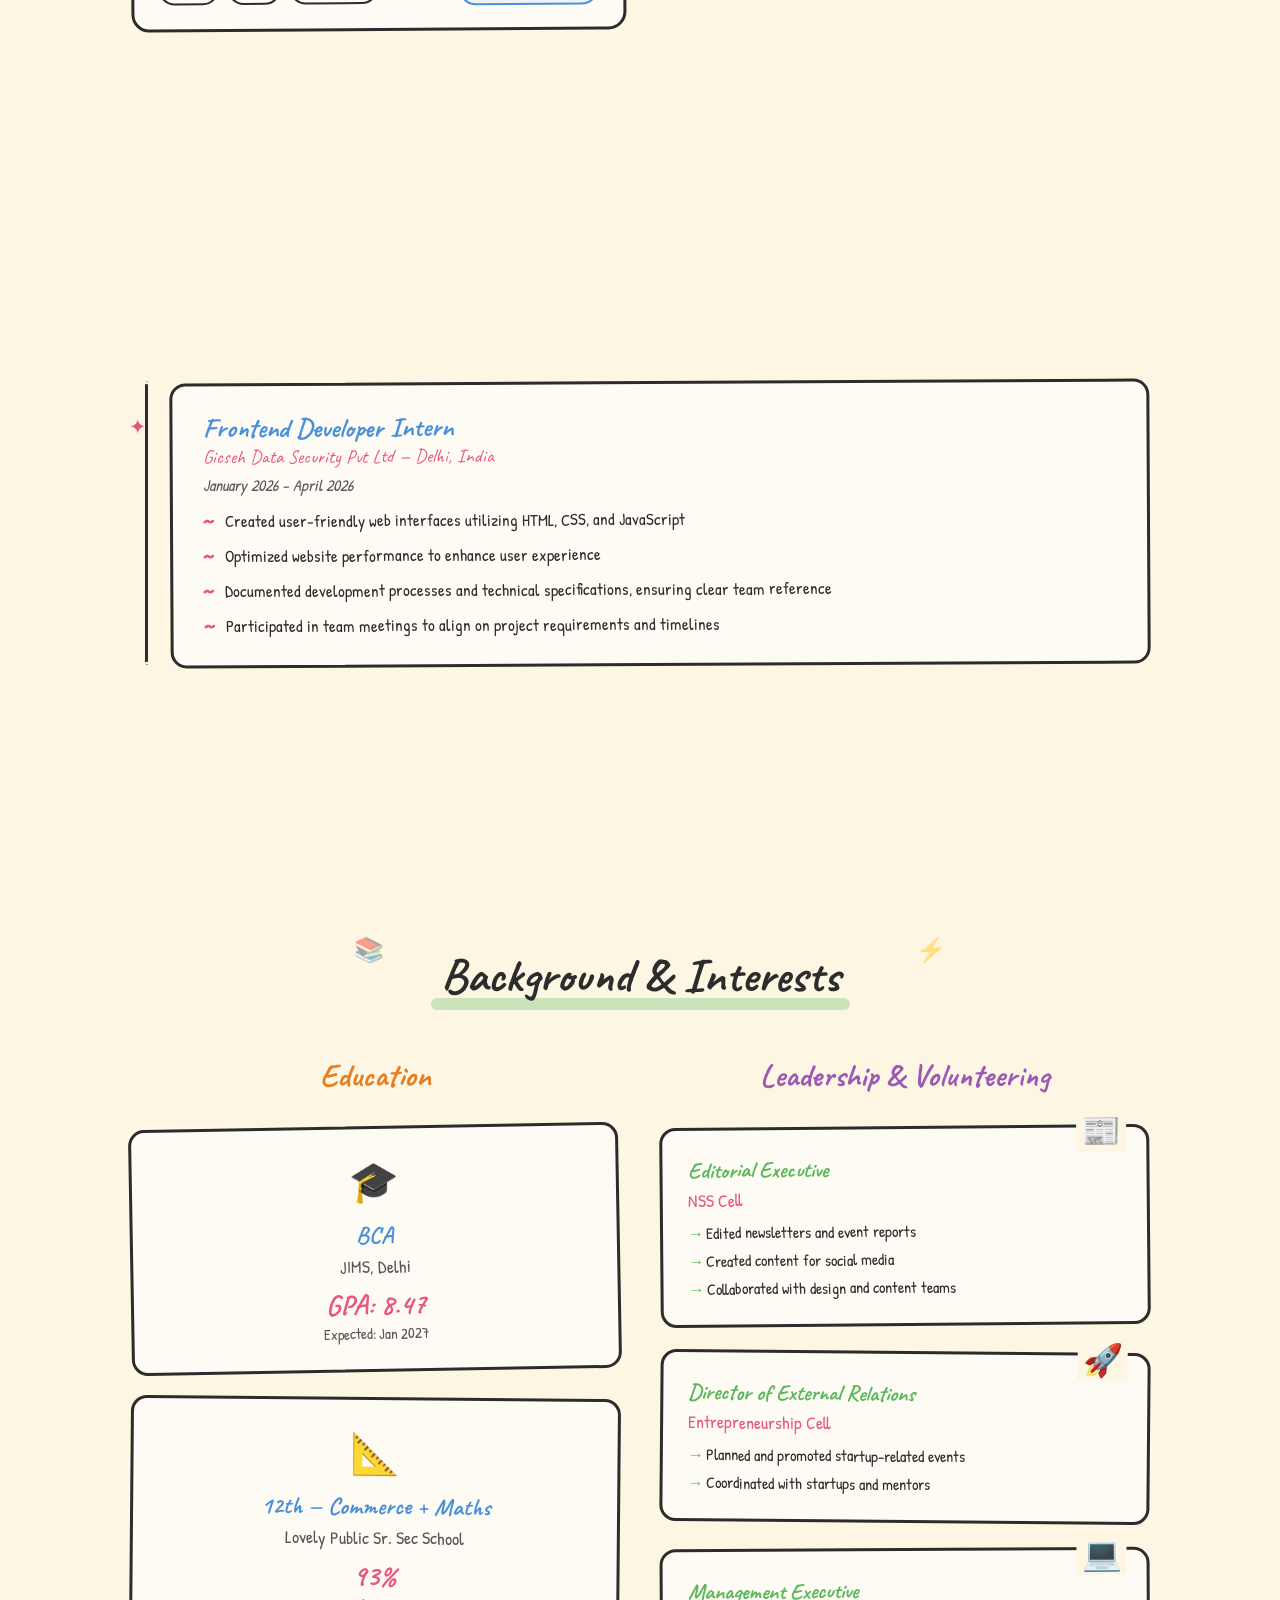
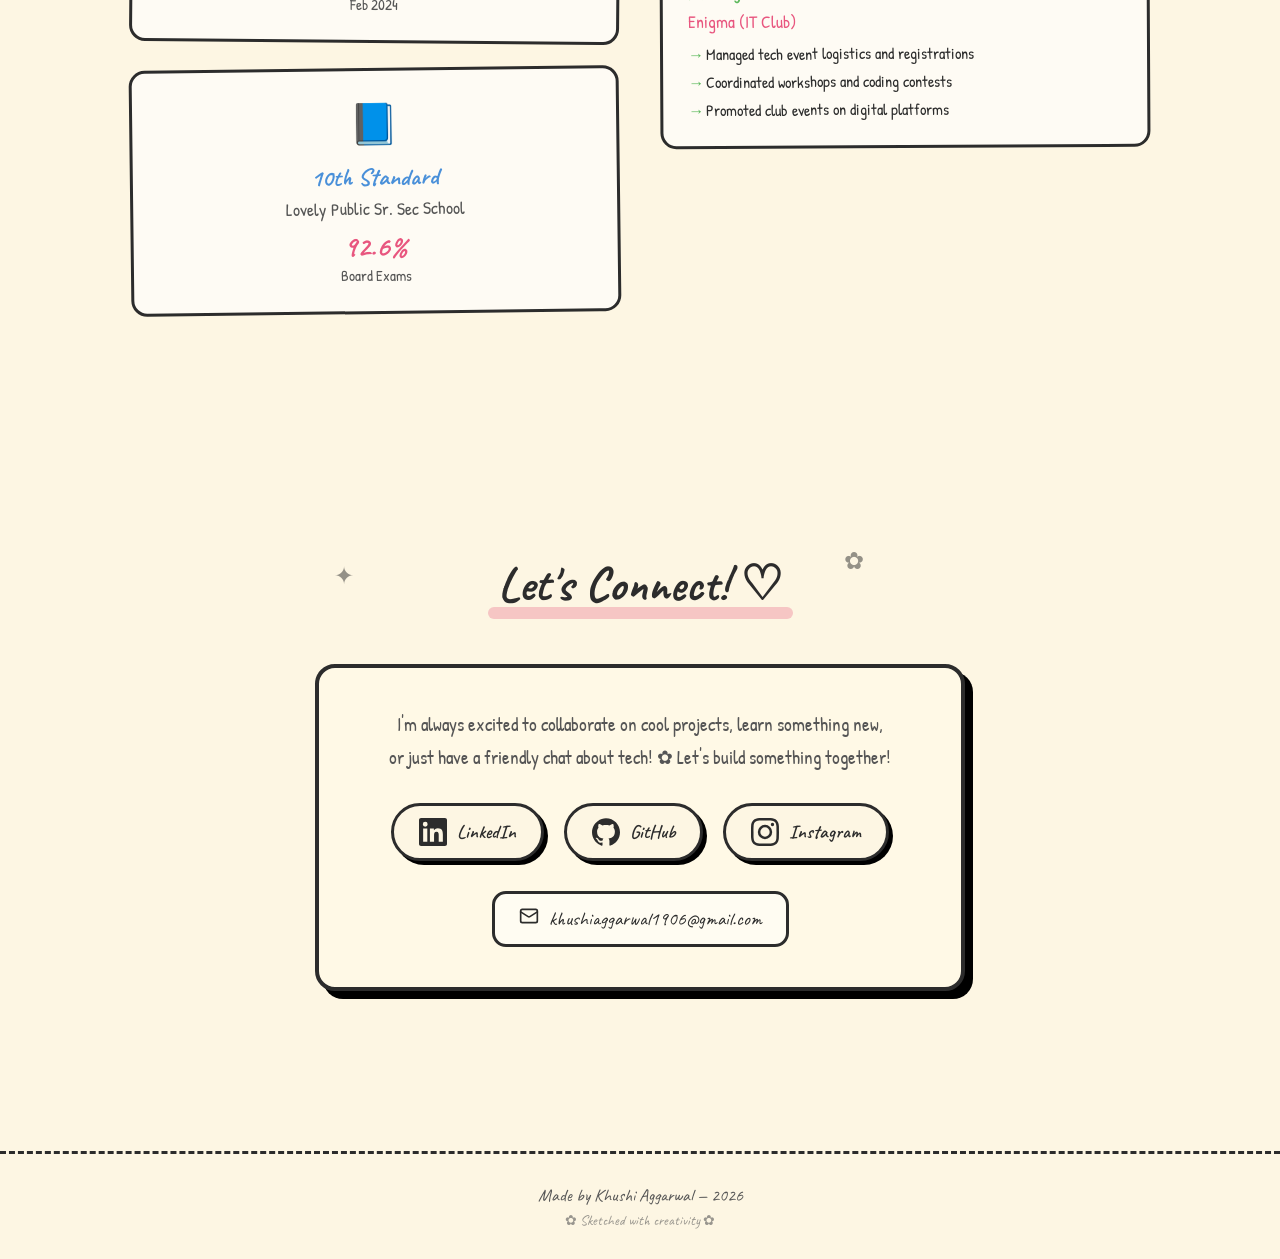
==== commit 46d3bd67: "updated linkedin" ====
--- a/index.html
+++ b/index.html
@@ -344,7 +344,7 @@
 
         <!-- Social icon row -->
         <div class="social-row stagger">
-          <a href="https://linkedin.com/in/khushiaggarwal19" target="_blank" rel="noopener noreferrer"
+          <a href="https://www.linkedin.com/in/khushi-a-8371b8267/" target="_blank" rel="noopener noreferrer"
             class="social-btn linkedin" aria-label="LinkedIn">
             <svg xmlns="http://www.w3.org/2000/svg" viewBox="0 0 24 24" fill="currentColor" width="28" height="28">
               <path
